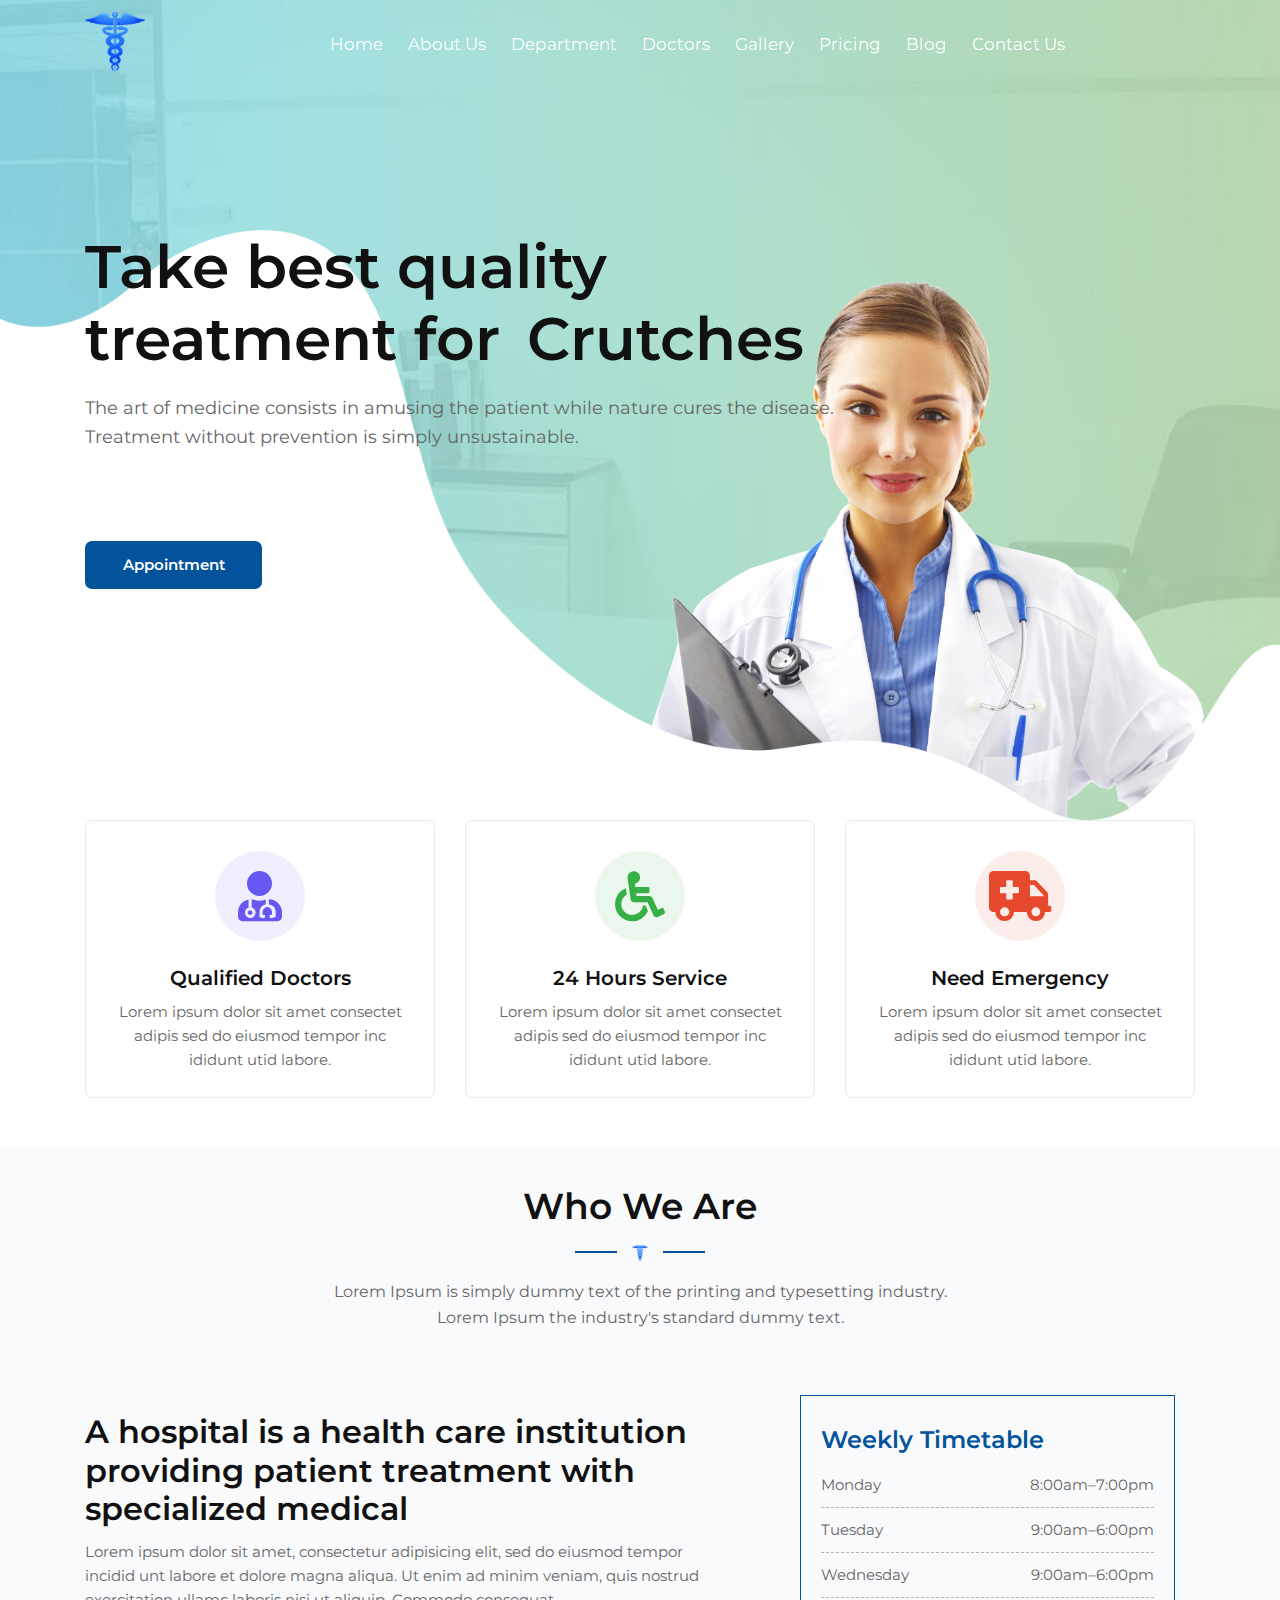
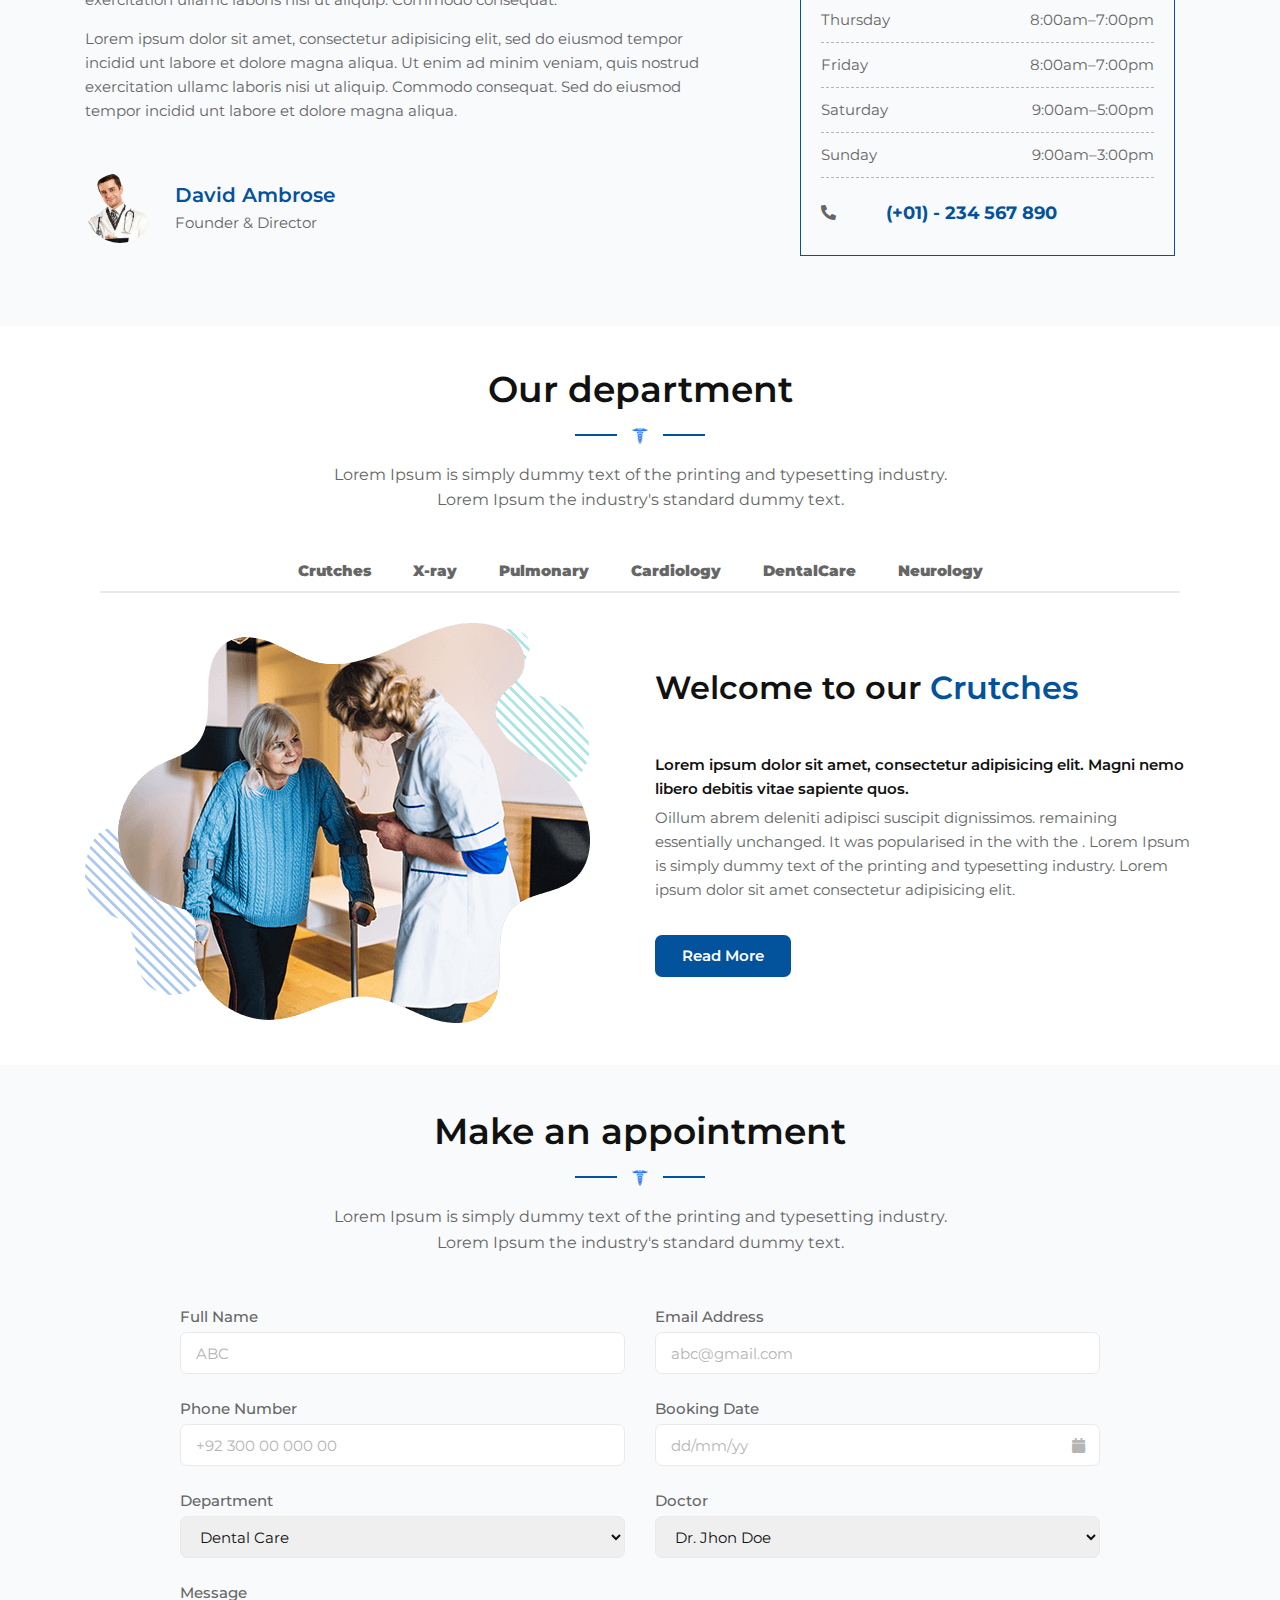
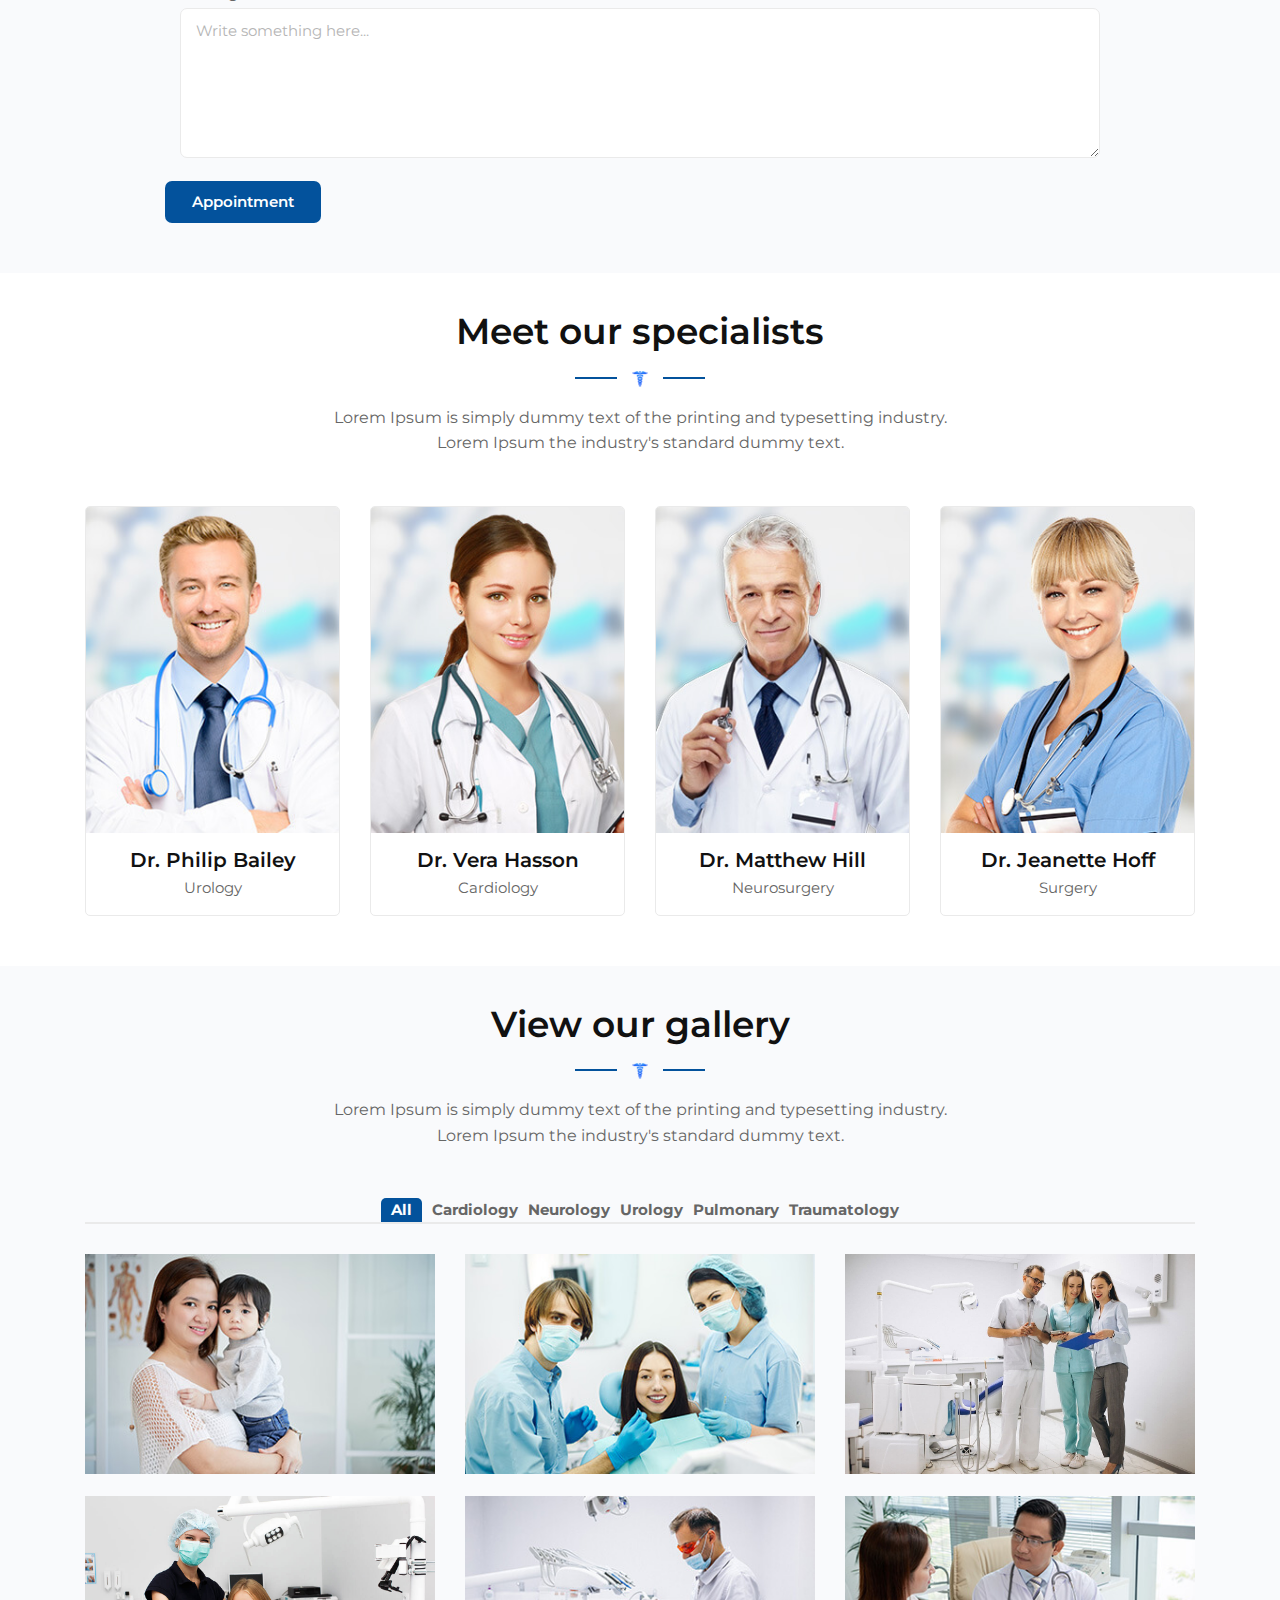
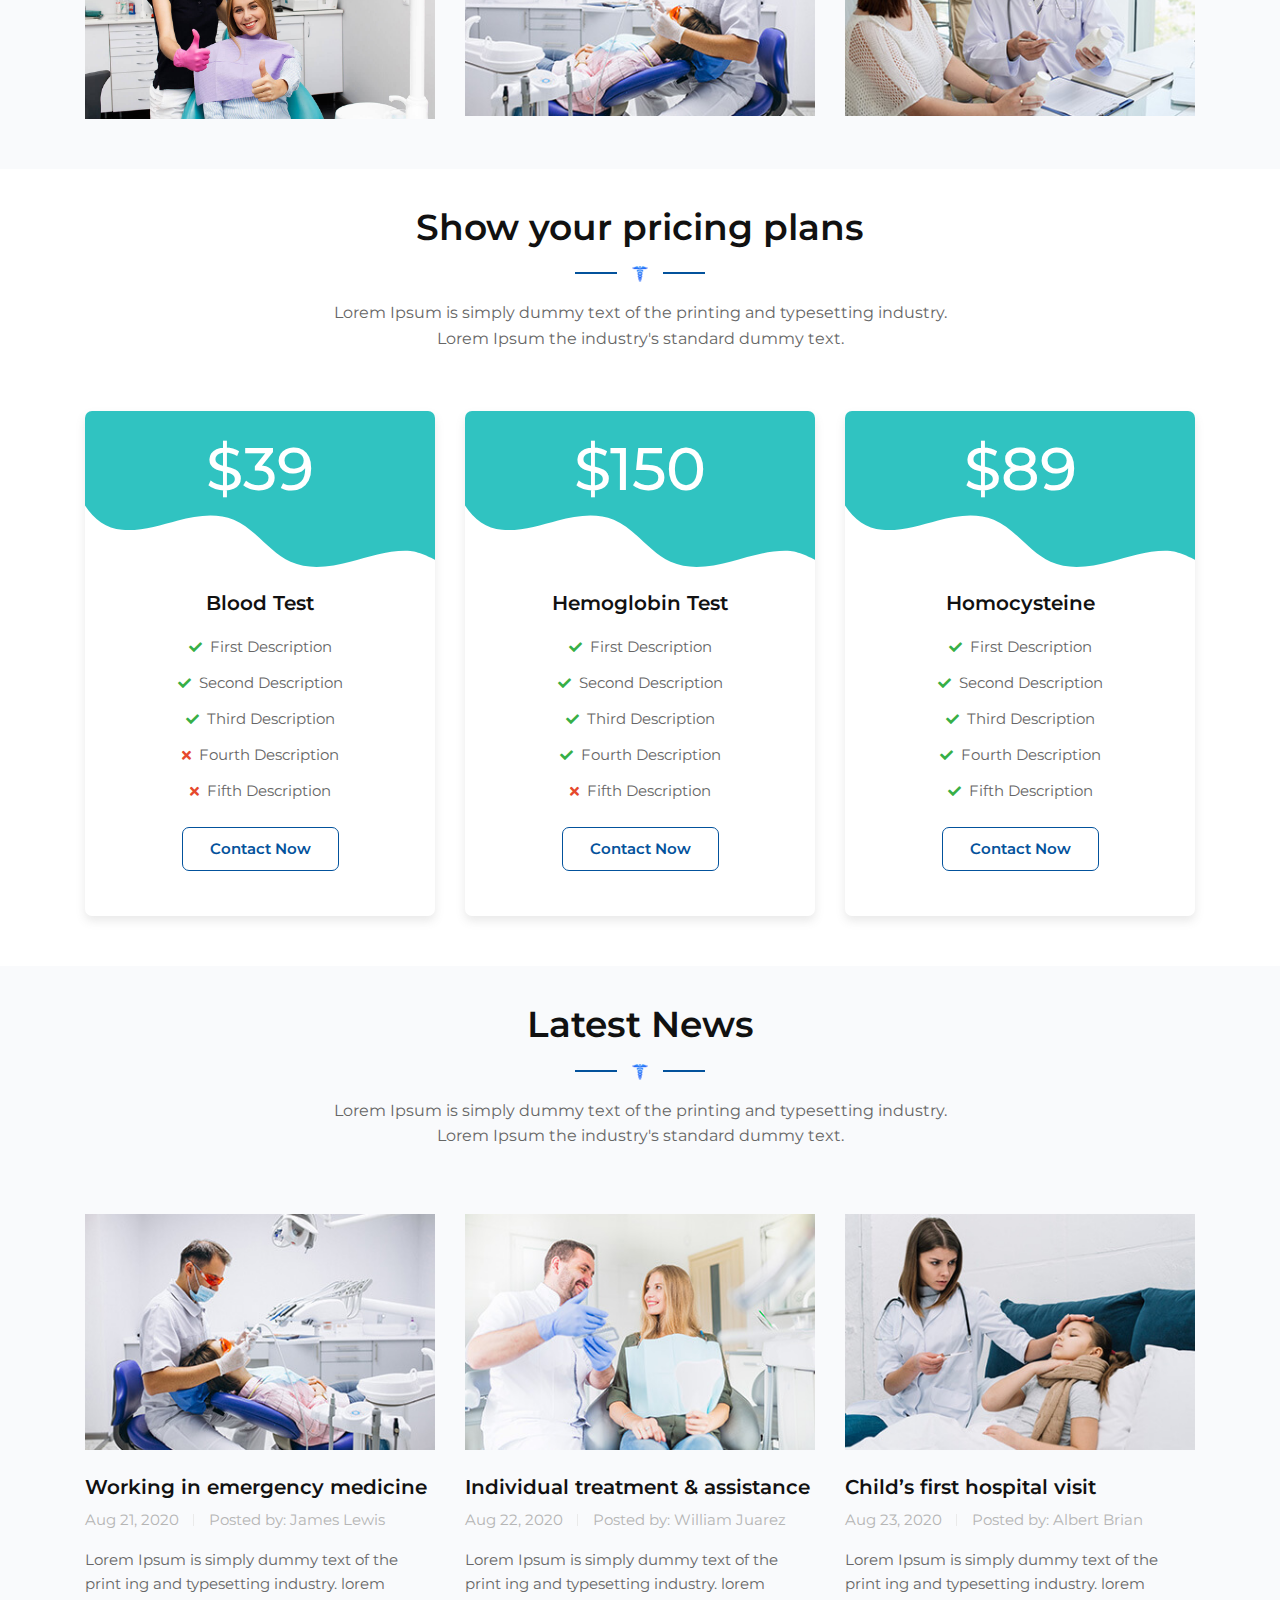
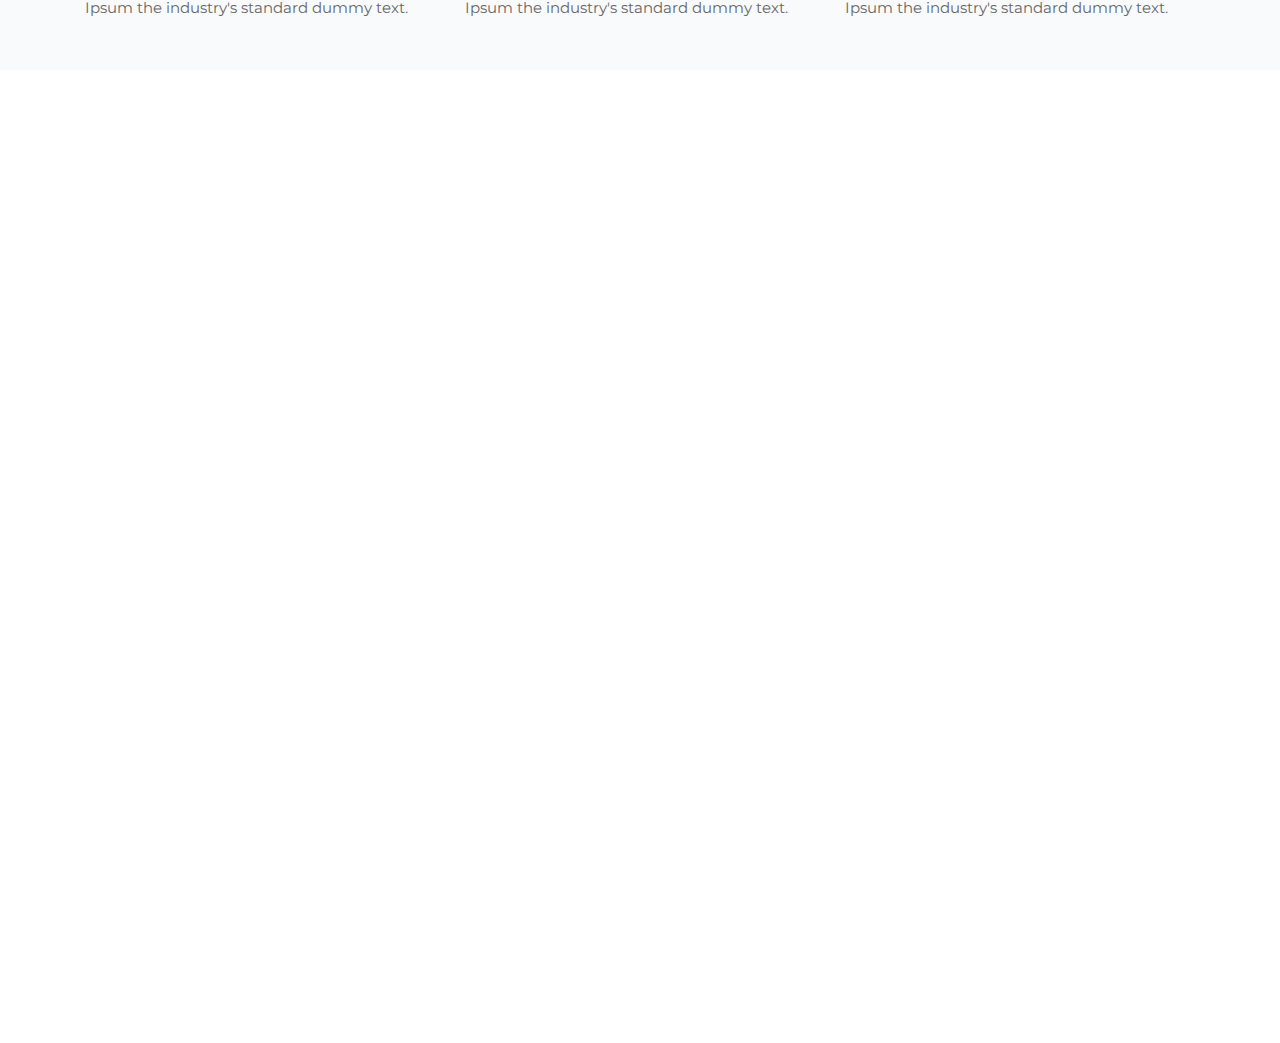
==== index.html @ e5274378 "new" ====
﻿<!DOCTYPE html>
<html lang="en">
<head>
    <meta charset="UTF-8">
    <meta name="description" content="NISCHINTO">
    <meta name="author" content="codeglamor">
    <meta name="viewport" content="width=device-width, initial-scale=1">
    <title>NISCHINTO</title>
    <link rel="icon" href="assets/images/logo.png">
    <link rel="stylesheet" href="assets/css/bootstrap.css">
    <link rel="stylesheet" href="assets/css/owl.carousel.min.css">
    <link rel="stylesheet" href="assets/css/owl.theme.default.min.css">   
    <link rel="stylesheet" href="assets/css/fonts.css">       
    <link rel="stylesheet" href="assets/css/nice-select.css">    
    <link rel="stylesheet" href="assets/css/venobox.css">    
    <link rel="stylesheet" href="assets/css/all.css">
    <link rel="stylesheet" href="assets/css/style.css">
</head>


<body>
  







  <div class="st-content" id="home">
  <div class="st-hero-wrap st-gray-bg st-dynamic-bg overflow-hidden st-fixed-bg">
    <header class="st-site-header st-style1 st-sticky-header">
      <nav class="navbar navbar-expand-lg" id="mynavbar">
          <div class="container">
           <a class="navbar-brand pb-2" href="index.html"><img src="assets/images/logo.png" alt="logo" style="width: 60px;"></a>
           <button class="navbar-toggler" type="button" data-toggle="collapse" data-target="#" aria-expanded="false" aria-label="Toggle navigation">
               <span class="fas fa-bars color-white"></span>
           </button>
           <div class="collapse navbar-collapse">
               <ul class="navbar-nav mx-auto">
                   <li class="nav-item">
                       <a class="nav-link" href="#home" data-toggle="" aria-haspopup="true" aria-expanded="false">Home</a>
                   </li>
                   <li class="nav-item ">
                       <a class="nav-link" href="#about" data-toggle="" aria-haspopup="true" aria-expanded="false">About Us</a>
                   </li>
                   <li class="nav-item ">
                       <a class="nav-link" href="#department" data-toggle="" aria-haspopup="true" aria-expanded="false">Department</a>
                   </li>
     
                   <li class="nav-item ">
                       <a class="nav-link" href="#doctors" data-toggle="" aria-haspopup="true" aria-expanded="false">Doctors</a>
                   </li>
                   <li class="nav-item">
                       <a class="nav-link" href="#gallery" data-toggle="" aria-haspopup="true" aria-expanded="false">Gallery</a>
                   </li>
                   <li class="nav-item">
                      <a class="nav-link" href="#price" data-toggle="" aria-haspopup="true" aria-expanded="false">Pricing</a>
                  </li>
                  <li class="nav-item">
                      <a class="nav-link" href="#blog" data-toggle="" aria-haspopup="true" aria-expanded="false">Blog</a>
                  </li>
                  <li class="nav-item">
                      <a class="nav-link" href="/contact.html" data-toggle="" aria-haspopup="true" aria-expanded="false">Contact Us</a>
                  </li>
               </ul>
           </div>
         </div>
       </nav>
    </header>
    <div class="st-hero st-style1">
      <div class="container">
        <div class="st-hero-text">
          <h1 class="st-hero-title cd-headline slide">
            Take best quality <br>
            treatment for
            <span class="" id="span-ani">
            </span>
          </h1>
          <div class="st-hero-subtitle">The art of medicine consists in amusing the patient while nature cures the
            disease. <br>
            Treatment without prevention is simply unsustainable.</div>
          <div class="st-hero-btn mtc ptc">
            <a href="#appointment" class="st-btn st-style1 st-color1 st-smooth-move">Appointment</a>
          </div>
        </div>
      </div>
      <!-- <div class="st-hero-social-group">
        <div class="container">
          <ul class="st-social-btn st-style1 st-mp0">
            <li><a href="#"><i class="fab fa-facebook-square"></i></a></li>
            <li><a href="#"><i class="fab fa-linkedin"></i></a></li>
            <li><a href="#"><i class="fab fa-pinterest-square"></i></a></li>
            <li><a href="#"><i class="fab fa-twitter-square"></i></a></li>
          </ul>
        </div>
      </div> -->
    </div>
    <div class="st-slider st-style1 st-hero-slider1">
      <div class="slick-container" data-autoplay="1" data-loop="1" data-speed="800" data-autoplay-timeout="1000"
        data-center="0" data-slides-per-view="1" data-fade-slide="1">
        <div class="slick-wrapper">
          <div class="slick-slide-in">
            <div class="st-hero-img">
              <img src="assets/images/slider1.jpg" style="width: 600px;" alt="Hero img">
            </div>
          </div>
        </div>
      </div>
      <div class="pagination st-style1 container"></div>
      <div class="swipe-arrow st-style1 st-hidden">
        <div class="slick-arrow-left"><i class="fa fa-angle-left"></i></div>
        <div class="slick-arrow-right"><i class="fa fa-angle-right"></i></div>
      </div>
    </div>
    <div class="st-hero-shape"><img src="assets/images/hero-shape.png" alt="hero shape"></div>
  </div>
  <section class="">
    <div class="container">
      <div class="row">
        <div class="col-lg-4">
          <div class="st-iconbox st-style1 mbc">
            <div class="st-iconbox-icon st-purple-box">
              <i class="fas fa-user-md"></i>
            </div>
            <h2 class="st-iconbox-title">Qualified Doctors</h2>
            <div class="st-iconbox-text">Lorem ipsum dolor sit amet consectet adipis sed do eiusmod tempor inc ididunt
              utid labore.</div>
          </div>
        </div>
        <div class="col-lg-4">
          <div class="st-iconbox st-style1 mbc">
            <div class="st-iconbox-icon st-green-box">
              <i class="fas fa-wheelchair"></i>
            </div>
            <h2 class="st-iconbox-title">24 Hours Service</h2>
            <div class="st-iconbox-text">Lorem ipsum dolor sit amet consectet adipis sed do eiusmod tempor inc ididunt
              utid labore.</div>
          </div>
        </div>
        <div class="col-lg-4">
          <div class="st-iconbox st-style1 mbc">
            <div class="st-iconbox-icon st-red-box">
              <i class="fas fa-ambulance"></i>
            </div>
            <h2 class="st-iconbox-title">Need Emergency</h2>
            <div class="st-iconbox-text">Lorem ipsum dolor sit amet consectet adipis sed do eiusmod tempor inc ididunt
              utid labore.</div>
          </div>
        </div>
      </div>
    </div>
  </section>

  <section class="st-about-wrap st-gray-bg mbc ptc" id="about">
    <div class="st-shape-bg">
      <img src="assets/images/hero-shape.png" alt="shape">
    </div>
    <div class="container">
      <div class="st-section-heading st-style1">
        <h2 class="st-section-heading-title">Who We Are</h2>
        <div class="st-seperator">
          <div class="st-seperator-left wow fadeInLeft" data-wow-duration="1s" data-wow-delay="0.2s"></div>
          <div class="st-seperator-center"><img src="assets/images/logo.png" alt="icon"></div>
          <div class="st-seperator-right wow fadeInRight" data-wow-duration="1s" data-wow-delay="0.2s"></div>
        </div>
        <div class="st-section-heading-subtitle">Lorem Ipsum is simply dummy text of the printing and typesetting
          industry. <br>Lorem Ipsum the industry's standard dummy text.</div>
      </div>
    </div>
    <div class="container">
      <div class="row">
        <div class="col-lg-7">
          <div class="st-vertical-middle">
            <div class="st-vertical-middle-in">
              <div class="st-text-block st-style1">
                <h4 class="st-text-block-title">A hospital is a health care institution providing patient treatment
                  with specialized medical</h4>
                <div class="st-text-block-text mt-3">
                  <p>Lorem ipsum dolor sit amet, consectetur adipisicing elit, sed do eiusmod tempor incidid unt
                    labore et dolore magna aliqua. Ut enim ad minim veniam, quis nostrud exercitation ullamc laboris
                    nisi ut aliquip. Commodo consequat.</p>
                  <p class="pbc">Lorem ipsum dolor sit amet, consectetur adipisicing elit, sed do eiusmod tempor incidid unt
                    labore et dolore magna aliqua. Ut enim ad minim veniam, quis nostrud exercitation ullamc laboris
                    nisi ut aliquip. Commodo consequat. Sed do eiusmod tempor incidid unt labore et dolore magna
                    aliqua.</p>
                </div>
                <div class="st-text-block-avatar">
                  <div class="st-avatar-img"><img src="assets/images/slider2.jpg" alt="avatar"></div>
                  <div class="st-avatar-info">
                    <h4 class="st-avatar-name">David Ambrose</h4>
                    <div class="st-avatar-designation">Founder & Director</div>
                  </div>
                </div>
              </div>
            </div>
          </div>
        </div>
        <div class="col-lg-5 wow fadeInRight mt-5 mbc" data-wow-duration="0.8s" data-wow-delay="0.2s">
          <div class="st-shedule-wrap">
            <div class="st-shedule">
              <h2 class="st-shedule-title">Weekly Timetable</h2>
              <ul class="st-shedule-list">
                <li>
                  <div class="st-shedule-left">Monday</div>
                  <div class="st-shedule-right">8:00am–7:00pm </div>
                </li>
                <li>
                  <div class="st-shedule-left">Tuesday</div>
                  <div class="st-shedule-right">9:00am–6:00pm </div>
                </li>
                <li>
                  <div class="st-shedule-left">Wednesday</div>
                  <div class="st-shedule-right">9:00am–6:00pm </div>
                </li>
                <li>
                  <div class="st-shedule-left">Thursday</div>
                  <div class="st-shedule-right">8:00am–7:00pm</div>
                </li>
                <li>
                  <div class="st-shedule-left">Friday</div>
                  <div class="st-shedule-right">8:00am–7:00pm</div>
                </li>
                <li>
                  <div class="st-shedule-left">Saturday</div>
                  <div class="st-shedule-right">9:00am–5:00pm</div>
                </li>
                <li>
                  <div class="st-shedule-left">Sunday</div>
                  <div class="st-shedule-right">9:00am–3:00pm</div>
                </li>
              </ul>
              <div class="st-call st-style1 mt-4">
                <i class="fas fa-phone-alt"></i>
                <div class="st-call-text">
                  <div class="st-call-number pl">&nbsp;&nbsp;&nbsp;&nbsp;&nbsp;&nbsp;&nbsp;&nbsp;&nbsp; (+01) - 234 567 890</div>
                </div>
              </div>
            </div>
          </div>
        </div>
      </div>
    </div>
  </section>

  <section id="department">
    <div class="">
      <div class="container">
        <div class="st-section-heading st-style1">
          <h2 class="st-section-heading-title">Our department</h2>
          <div class="st-seperator">
            <div class="st-seperator-left wow fadeInLeft" data-wow-duration="1s" data-wow-delay="0.2s"></div>
            <div class="st-seperator-center"><img src="assets/images/logo.png" alt="icon"></div>
            <div class="st-seperator-right wow fadeInRight" data-wow-duration="1s" data-wow-delay="0.2s"></div>
          </div>
          <div class="st-section-heading-subtitle mb-5">Lorem Ipsum is simply dummy text of the printing and typesetting
            industry. <br>Lorem Ipsum the industry's standard dummy text.</div>
        </div>
      </div>
      <div class="container">
        <div class="st-tabs st-fade-tabs st-style1">
          <div class="container">
            <div class="st-isotop-filter st-style1">
            <ul class="nav nav-tabs" role="tablist" id="tabs">
              <li class="nav-item" id="tab-A"><a href="#Crutches" class="nav-link" data-toggle="tab" role="tab"><b>Crutches</b></a></li>
              <li class="nav-item" id="tab-B"><a href="#xray" class="nav-link" data-toggle="tab" role="tab"><b>X-ray</b></a></li>
              <li class="nav-item" id="tab-C"><a href="#Pulmonary" class="nav-link" data-toggle="tab" role="tab"><b>Pulmonary</b></a></li>
              <li class="nav-item" id="tab-D"><a href="#Cardiology" class="nav-link" data-toggle="tab" role="tab"><b>Cardiology</b></a></li>
              <li class="nav-item" id="tab-E"><a href="#DentalCare" class="nav-link" data-toggle="tab" role="tab"><b>DentalCare</b></a></li>
              <li class="nav-item" id="tab-F"><a href="#Neurology" class="nav-link" data-toggle="tab" role="tab"><b>Neurology</b></a></li>
            </ul>
          </div>
          </div>          
          <div class="tab-content mbc">
            <div id="Crutches" class="st-tab active" aria-labelledby="tab-A">
              <div class="st-imagebox st-style2">
                <div class="row">
                  <div class="col-lg-6">
                    <div class="st-imagebox-img"><img src="assets/images/crutches.png" alt="service"></div>
                  </div>
                  <div class="col-lg-6">
                    <div class="st-vertical-middle">
                      <div class="st-vertical-middle-in">
                        <div class="st-imagebox-info">
                          <h2 class="st-imagebox-title mb-5">Welcome to our <span>Crutches</span></h2>
                          <h4 class="st-imagebox-subtitle">Lorem ipsum dolor sit amet, consectetur adipisicing elit.
                            Magni nemo libero debitis vitae sapiente quos. </h4>
                          <div class="st-imagebox-text">Oillum abrem deleniti adipisci suscipit dignissimos. remaining
                            essentially unchanged. It was popularised in the with the . Lorem Ipsum is simply dummy text
                            of the printing and typesetting industry. Lorem ipsum dolor sit amet consectetur adipisicing
                            elit.</div>
                        </div>
                        <div class="st-imagebox-btn">
                          <a href="#" class="st-btn st-style1 st-size-medium st-color1">Read More</a>
                        </div>
                      </div>
                    </div>
                  </div>
                </div>
              </div>
            </div>
            <div id="xray" class="st-tab" aria-labelledby="tab-B">
              <div class="st-imagebox st-style2">
                <div class="row">
                  <div class="col-lg-6">
                    <div class="st-imagebox-img"><img src="assets/images/xray.png" alt="service"></div>
                  </div>
                  <div class="col-lg-6">
                    <div class="st-vertical-middle">
                      <div class="st-vertical-middle-in">
                        <div class="st-imagebox-info">
                          <h2 class="st-imagebox-title">Welcome to our <span>X-ray</span></h2>
                          <h4 class="st-imagebox-subtitle">Lorem ipsum dolor sit amet, consectetur adipisicing elit.
                            Magni nemo libero debitis vitae sapiente quos. </h4>
                          <div class="st-imagebox-text">Oillum abrem deleniti adipisci suscipit dignissimos. remaining
                            essentially unchanged. It was popularised in the with the . Lorem Ipsum is simply dummy text
                            of the printing and typesetting industry. Lorem ipsum dolor sit amet consectetur adipisicing
                            elit.</div>
                        </div>
                        <div class="st-imagebox-btn">
                          <a href="#" class="st-btn st-style1 st-size-medium st-color1">Read More</a>
                        </div>
                      </div>
                    </div>
                  </div>
                </div>
              </div>
            </div>
            <div id="Pulmonary" class="st-tab" aria-labelledby="tab-C">
              <div class="st-imagebox st-style2">
                <div class="row">
                  <div class="col-lg-6">
                    <div class="st-imagebox-img"><img src="assets/images/pulmonary.png" alt="service"></div>
                  </div>
                  <div class="col-lg-6">
                    <div class="st-vertical-middle">
                      <div class="st-vertical-middle-in">
                        <div class="st-imagebox-info">
                          <h2 class="st-imagebox-title">Welcome to our <span>Pulmonary</span></h2>
                          <h4 class="st-imagebox-subtitle">Lorem ipsum dolor sit amet, consectetur adipisicing elit.
                            Magni nemo libero debitis vitae sapiente quos. </h4>
                          <div class="st-imagebox-text">Oillum abrem deleniti adipisci suscipit dignissimos. remaining
                            essentially unchanged. It was popularised in the with the . Lorem Ipsum is simply dummy text
                            of the printing and typesetting industry. Lorem ipsum dolor sit amet consectetur adipisicing
                            elit.</div>
                        </div>
                        <div class="st-imagebox-btn">
                          <a href="#" class="st-btn st-style1 st-size-medium st-color1">Read More</a>
                        </div>
                      </div>
                    </div>
                  </div>
                </div>
              </div>
            </div>
            <div id="Cardiology" class="st-tab" aria-labelledby="tab-D">
              <div class="st-imagebox st-style2">
                <div class="row">
                  <div class="col-lg-6">
                    <div class="st-imagebox-img"><img src="assets/images/cardiology.png" alt="service"></div>
                  </div>
                  <div class="col-lg-6">
                    <div class="st-vertical-middle">
                      <div class="st-vertical-middle-in">
                        <div class="st-imagebox-info">
                          <h2 class="st-imagebox-title">Welcome to our <span>Cardiology</span></h2>
                          <h4 class="st-imagebox-subtitle">Lorem ipsum dolor sit amet, consectetur adipisicing elit.
                            Magni nemo libero debitis vitae sapiente quos. </h4>
                          <div class="st-imagebox-text">Oillum abrem deleniti adipisci suscipit dignissimos. remaining
                            essentially unchanged. It was popularised in the with the . Lorem Ipsum is simply dummy text
                            of the printing and typesetting industry. Lorem ipsum dolor sit amet consectetur adipisicing
                            elit.</div>
                        </div>
                        <div class="st-imagebox-btn">
                          <a href="#" class="st-btn st-style1 st-size-medium st-color1">Read More</a>
                        </div>
                      </div>
                    </div>
                  </div>
                </div>
              </div>
            </div>
            <div id="DentalCare" class="st-tab" aria-labelledby="tab-E">
              <div class="st-imagebox st-style2">
                <div class="row">
                  <div class="col-lg-6">
                    <div class="st-imagebox-img"><img src="assets/images/dental-care.png" alt="service"></div>
                  </div>
                  <div class="col-lg-6">
                    <div class="st-vertical-middle">
                      <div class="st-vertical-middle-in">
                        <div class="st-imagebox-info">
                          <h2 class="st-imagebox-title">Welcome to our <span>DentalCare</span></h2>
                          <h4 class="st-imagebox-subtitle">Lorem ipsum dolor sit amet, consectetur adipisicing elit.
                            Magni nemo libero debitis vitae sapiente quos. </h4>
                          <div class="st-imagebox-text">Oillum abrem deleniti adipisci suscipit dignissimos. remaining
                            essentially unchanged. It was popularised in the with the . Lorem Ipsum is simply dummy text
                            of the printing and typesetting industry. Lorem ipsum dolor sit amet consectetur adipisicing
                            elit.</div>
                        </div>
                        <div class="st-imagebox-btn">
                          <a href="#" class="st-btn st-style1 st-size-medium st-color1">Read More</a>
                        </div>
                      </div>
                    </div>
                  </div>
                </div>
              </div>
            </div>
            <div id="Neurology" class="st-tab" aria-labelledby="tab-F">
              <div class="st-imagebox st-style2">
                <div class="row">
                  <div class="col-lg-6">
                    <div class="st-imagebox-img"><img src="assets/images/neurology.png" alt="service"></div>
                  </div>
                  <div class="col-lg-6">
                    <div class="st-vertical-middle">
                      <div class="st-vertical-middle-in">
                        <div class="st-imagebox-info">
                          <h2 class="st-imagebox-title">Welcome to our <span>Neurology</span></h2>
                          <h4 class="st-imagebox-subtitle">Lorem ipsum dolor sit amet, consectetur adipisicing elit.
                            Magni nemo libero debitis vitae sapiente quos. </h4>
                          <div class="st-imagebox-text">Oillum abrem deleniti adipisci suscipit dignissimos. remaining
                            essentially unchanged. It was popularised in the with the . Lorem Ipsum is simply dummy text
                            of the printing and typesetting industry. Lorem ipsum dolor sit amet consectetur adipisicing
                            elit.</div>
                        </div>
                        <div class="st-imagebox-btn">
                          <a href="#" class="st-btn st-style1 st-size-medium st-color1">Read More</a>
                        </div>
                      </div>
                    </div>
                  </div>
                </div>
              </div>
            </div>
          </div>
        </div>
      </div>
    </div>
    </section>

    <section id="appointment" class="st-shape-wrap st-gray-bg form-bg-img">
      <div class="container">
        <div class="st-section-heading st-style1">
          <h2 class="st-section-heading-title pt-5">Make an appointment</h2>
          <div class="st-seperator">
            <div class="st-seperator-left wow fadeInLeft" data-wow-duration="1s" data-wow-delay="0.2s"></div>
            <div class="st-seperator-center"><img src="assets/images/logo.png" alt="icon"></div>
            <div class="st-seperator-right wow fadeInRight" data-wow-duration="1s" data-wow-delay="0.2s"></div>
          </div>
          <div class="st-section-heading-subtitle">Lorem Ipsum is simply dummy text of the printing and typesetting
            industry. <br>Lorem Ipsum the industry's standard dummy text.</div>
        </div>
        <div class="pb"></div>
      </div>
      <div class="container">
        <div class="row">
          <div class="col-lg-10 offset-lg-1 mbc">
            <form method="POST"  class="st-appointment-form" id="appointment-form">
              <div id="st-alert1"></div>
              <div class="row">
                <div class="col-lg-6">
                  <div class="st-form-field st-style1">
                    <label>Full Name</label>
                    <input type="text" id="uname" name="uname" placeholder="ABC" required>
                  </div>
                </div>
                <div class="col-lg-6">
                  <div class="st-form-field st-style1">
                    <label>Email Address</label>
                    <input type="text" id="uemail" name="uemail" placeholder="abc@gmail.com" required>
                  </div>
                </div>
                <div class="col-lg-6">
                  <div class="st-form-field st-style1">
                    <label>Phone Number</label>
                    <input type="text" id="unumber" name="unumber" placeholder="+92 300 00 000 00" required>
                  </div>
                </div>
                <div class="col-lg-6">
                  <div class="st-form-field st-style1">
                    <label>Booking Date</label>
                    <input name="udate" type="text" id="udate" placeholder="dd/mm/yy">
                    <div class="form-field-icon"><i class="fa fa-calendar"></i></div>
                  </div>
                </div>
                <div class="col-lg-6">
                  <div class="st-form-field st-style1">
                    <label>Department</label>
                    <div class="st-custom-select-wrap">
                      <select name="udepartment" id="udepartment" class="st_select1"
                        data-placeholder="Select department">
                        <option value="dental-care">Dental Care</option>
                        <option value="neurology">Neurology</option>
                        <option value="crutches">Crutches</option>
                        <option value="cardiology">Cardiology</option>
                        <option value="pulmonary">Pulmonary</option>
                        <option value="x-ray">X-Ray</option>
                      </select>
                    </div>
                  </div>
                </div>
                <div class="col-lg-6">
                  <div class="st-form-field st-style1">
                    <label>Doctor</label>
                    <div class="st-custom-select-wrap">
                      <select name="udoctor" class="st_select1" id="udoctor" data-placeholder="Select doctor">
                        <option value="jhon-doe">Dr. Jhon Doe</option>
                        <option value="mak-rushi">Dr. Roshni</option>
                        <option value="mohoshin-kabir">Dr. Mohsin</option>
                        <option value="nayon-borua">Dr. Nayon Borua</option>
                        <option value="rasel-islam">Dr. Rasel Islam</option>
                        <option value="mahid-islam">Dr. Mahid Islam</option>
                      </select>
                    </div>
                  </div>
                </div>
                <div class="col-lg-12">
                  <div class="st-form-field st-style1">
                    <label>Message</label>
                    <textarea cols="30" rows="10" id="umsg" name="umsg"
                      placeholder="Write something here..."></textarea>
                  </div>
                </div>
                <div>
                      <button class="st-btn st-style1 st-color1 st-size-medium" href="/index.html">
                        Appointment
                      </button>
                    </div>
              </div>
            </form>
          </div>
        </div>
      </div>
    </section>

    <section class="ptc" id="doctors">
      <div class="container">
        <div class="st-section-heading st-style1">
          <h2 class="st-section-heading-title">Meet our specialists</h2>
          <div class="st-seperator">
            <div class="st-seperator-left wow fadeInLeft" data-wow-duration="1s" data-wow-delay="0.2s"></div>
            <div class="st-seperator-center"><img src="assets/images/logo.png" alt="icon"></div>
            <div class="st-seperator-right wow fadeInRight" data-wow-duration="1s" data-wow-delay="0.2s"></div>
          </div>
          <div class="st-section-heading-subtitle">Lorem Ipsum is simply dummy text of the printing and typesetting
            industry. <br>
            Lorem Ipsum the industry's standard dummy text.</div>
        </div>
        <div class="pb"></div>
      </div>
      <div class="container">
        <div class="row">
          <div class="col-lg-3">
            <div class="mbc">
              <div class="st-member st-style1 st-zoom">
                <div class="st-member-img">
                  <img src="assets/images/member1.jpg" alt="" class="st-zoom-in">
                  <a class="st-doctor-link" href="#"><i class="fas fa-link"></i></a>
                  <div class="st-member-social-wrap">
                    <img src="assets/images/member-shape.svg" alt="shape" class="st-member-social-bg">
                    <ul class="st-member-social st-mp0">
                      <li><a href="#"><i class="fab fa-facebook-square"></i></a></li>
                      <li><a href="#"><i class="fab fa-linkedin"></i></a></li>
                      <li><a href="#"><i class="fab fa-pinterest-square"></i></a></li>
                      <li><a href="#"><i class="fab fa-twitter-square"></i></a></li>
                      <li><a href="#"><i class="fab fa-dribbble-square"></i></a></li>
                    </ul>
                  </div>
                </div>
                <div class="st-member-meta">
                  <div class="st-member-meta-in">
                    <h3 class="st-member-name"><a href="#">Dr. Philip Bailey</a></h3>
                    <div class="st-member-designation">Urology</div>
                  </div>
                </div>
              </div>
            </div>
          </div>
              <div class="col-lg-3">
                <div class="st-member st-style1 st-zoom">
                  <div class="st-member-img">
                    <img src="assets/images/member2.jpg" alt="member2" class="st-zoom-in">
                    <a class="st-doctor-link" href="#"><i class="fas fa-link"></i></a>
                    <div class="st-member-social-wrap">
                      <img src="assets/images/member-shape.svg" alt="shape" class="st-member-social-bg">
                      <ul class="st-member-social st-mp0">
                        <li><a href="#"><i class="fab fa-facebook-square"></i></a></li>
                        <li><a href="#"><i class="fab fa-linkedin"></i></a></li>
                        <li><a href="#"><i class="fab fa-pinterest-square"></i></a></li>
                        <li><a href="#"><i class="fab fa-twitter-square"></i></a></li>
                        <li><a href="#"><i class="fab fa-dribbble-square"></i></a></li>
                      </ul>
                    </div>
                  </div>
                  <div class="st-member-meta">
                    <div class="st-member-meta-in">
                      <h3 class="st-member-name"><a href="#">Dr. Vera Hasson</a></h3>
                      <div class="st-member-designation">Cardiology</div>
                    </div>
                  </div>
                </div>
              </div>
              <div class="col-lg-3">
                <div class="st-member st-style1 st-zoom">
                  <div class="st-member-img">
                    <img src="assets/images/member3.jpg" alt="member3" class="st-zoom-in">
                    <a class="st-doctor-link" href="#"><i class="fas fa-link"></i></a>
                    <div class="st-member-social-wrap">
                      <img src="assets/images/member-shape.svg" alt="shape" class="st-member-social-bg">
                      <ul class="st-member-social st-mp0">
                        <li><a href="#"><i class="fab fa-facebook-square"></i></a></li>
                        <li><a href="#"><i class="fab fa-linkedin"></i></a></li>
                        <li><a href="#"><i class="fab fa-pinterest-square"></i></a></li>
                        <li><a href="#"><i class="fab fa-twitter-square"></i></a></li>
                        <li><a href="#"><i class="fab fa-dribbble-square"></i></a></li>
                      </ul>
                    </div>
                  </div>
                  <div class="st-member-meta">
                    <div class="st-member-meta-in">
                      <h3 class="st-member-name"><a href="#">Dr. Matthew Hill</a></h3>
                      <div class="st-member-designation">Neurosurgery</div>
                    </div>
                  </div>
                </div>
              </div>
              <div class="col-lg-3">
                <div class="st-member st-style1 st-zoom">
                  <div class="st-member-img">
                    <img src="assets/images/member4.jpg" alt="member4" class="st-zoom-in">
                    <a class="st-doctor-link" href="#"><i class="fas fa-link"></i></a>
                    <div class="st-member-social-wrap">
                      <img src="assets/images/member-shape.svg" alt="shape" class="st-member-social-bg">
                      <ul class="st-member-social st-mp0">
                        <li><a href="#"><i class="fab fa-facebook-square"></i></a></li>
                        <li><a href="#"><i class="fab fa-linkedin"></i></a></li>
                        <li><a href="#"><i class="fab fa-pinterest-square"></i></a></li>
                        <li><a href="#"><i class="fab fa-twitter-square"></i></a></li>
                        <li><a href="#"><i class="fab fa-dribbble-square"></i></a></li>
                      </ul>
                    </div>
                  </div>
                  <div class="st-member-meta">
                    <div class="st-member-meta-in">
                      <h3 class="st-member-name"><a href="#">Dr. Jeanette Hoff</a></h3>
                      <div class="st-member-designation">Surgery</div>
                    </div>
                  </div>
                </div>
              </div>          
        </div>
      </div>
   </section>

  <section class="st-gray-bg" id="gallery">
      <div class="pt"></div>
      <div class="container">
        <div class="st-section-heading st-style1">
          <h2 class="st-section-heading-title">View our gallery</h2>
          <div class="st-seperator">
            <div class="st-seperator-left wow fadeInLeft" data-wow-duration="1s" data-wow-delay="0.2s"></div>
            <div class="st-seperator-center"><img src="assets/images/logo.png" alt="icon"></div>
            <div class="st-seperator-right wow fadeInRight" data-wow-duration="1s" data-wow-delay="0.2s"></div>
          </div>
          <div class="st-section-heading-subtitle">Lorem Ipsum is simply dummy text of the printing and typesetting
            industry. <br>
            Lorem Ipsum the industry's standard dummy text.</div>
        </div>
        <div class="pb"></div>
      </div>
      <div class="container">
        <div class="st-portfolio-wrapper pbc">
          <div class="st-isotop-filter st-style1 text-center">
            <ul class="st-mp0">
              
              <li class="list active" data-filter="all"><b>All</b></li>
              <li class="list" data-filter="cardiology"><b>Cardiology</b></li>
              <li class="list" data-filter="neurology"><b>Neurology</b></li>
              <li class="list" data-filter="urology"><b>Urology</b></li>
              <li class="list" data-filter="pulmonary"><b>Pulmonary</b></li>
              <li class="list" data-filter="traumatology"><b>Traumatology</b></li>
            </ul>
          </div>
          <div class="row d-flex">
            <div class="col-lg-4 col-md-6 col-sm-12">
              <div class="st-isotop-item itembox cardiology neurology urology mb-4">
                <a href="assets/images/project1_lg.jpg" class="st-project st-zoom st-lightbox-item st-link-hover-wrap">
                  <div class="st-project-img st-zoom-in"><img src="assets/images/project1.jpg" alt="project1"></div>
                  <span class="st-link-hover"><i class="fas fa-arrows-alt"></i></span>
                </a>
              </div>
            </div>
            <div class="col-lg-4 col-md-6 col-sm-12">
              <div class="st-isotop-item itembox neurology urology">
              <a href="assets/images/project2_lg.jpg" class="st-project st-zoom st-lightbox-item st-link-hover-wrap">
                <div class="st-project-img st-zoom-in"><img src="assets/images/project2.jpg" alt="project2"></div>
                <span class="st-link-hover"><i class="fas fa-arrows-alt"></i></span>
              </a>
            </div>
            </div>
            <div class="col-lg-4 col-md-6 col-sm-12">
              <div class="st-isotop-item itembox urology">
              <a href="assets/images/project3_lg.jpg" class="st-project st-zoom st-lightbox-item st-link-hover-wrap">
                <div class="st-project-img st-zoom-in"><img src="assets/images/project3_lg.jpg" alt="project3"></div>
                <span class="st-link-hover"><i class="fas fa-arrows-alt"></i></span>
              </a>
            </div>
            </div>
            <!-- </div> -->
            <!-- <div class="row"> -->
            <div class="col-lg-4 col-md-6 col-sm-12">
              <div class="st-isotop-item itembox pulmonary traumatology">
              <a href="assets/images/project4_lg.jpg" class="st-project st-zoom st-lightbox-item st-link-hover-wrap">
                <div class="st-project-img st-zoom-in"><img src="assets/images/project4_lg.jpg" alt="project4"></div>
                <span class="st-link-hover"><i class="fas fa-arrows-alt"></i></span>
              </a>
            </div>
            </div>
            <div class="col-lg-4 col-md-6 col-sm-12">
              <div class="st-isotop-item itembox pulmonary traumatology">
              <a href="assets/images/project6_lg.jpg" class="st-project st-zoom st-lightbox-item st-link-hover-wrap">
                <div class="st-project-img st-zoom-in"><img src="assets/images/project6.jpg" alt="project6"></div>
                <span class="st-link-hover"><i class="fas fa-arrows-alt"></i></span>
              </a>
            </div>
            </div>
            <div class="col-lg-4 col-md-6 col-sm-12">
              <div class="st-isotop-item itembox traumatology">
              <a href="assets/images/project7_lg.jpg" class="st-project st-zoom st-lightbox-item st-link-hover-wrap">
                <div class="st-project-img st-zoom-in"><img src="assets/images/project7.jpg" alt="project7"></div>
                <span class="st-link-hover"><i class="fas fa-arrows-alt"></i></span>
              </a>
            </div>
            </div>
          </div>
        </div>
      </div>
    </section>

    <section id="price" class="mtc">
      <div class="container">
        <div class="st-section-heading st-style1">
          <h2 class="st-section-heading-title">Show your pricing plans</h2>
          <div class="st-seperator">
            <div class="st-seperator-left wow fadeInLeft" data-wow-duration="1s" data-wow-delay="0.2s"></div>
            <div class="st-seperator-center"><img src="assets/images/logo.png" alt="icon"></div>
            <div class="st-seperator-right wow fadeInRight" data-wow-duration="1s" data-wow-delay="0.2s"></div>
          </div>
          <div class="st-section-heading-subtitle mb-5">Lorem Ipsum is simply dummy text of the printing and typesetting
            industry. <br>Lorem Ipsum the industry's standard dummy text.</div>
        </div>
      </div>
      <div class="container">
        <div class="row">
              <div class="col-lg-4">
                <div class="st-pricing-table st-style1 mt-3 mbc">
                  <div class="st-pricing-head">
                    <h2 class="st-price">$39</h2>
                    <img src="assets/images/price-shape.svg" alt="shape" class="st-pricing-head-shape">
                  </div>
                  <div class="st-pricing-feature">
                    <h2 class="st-pricing-feature-title">Blood Test</h2>
                    <ul class="st-pricing-feature-list st-mp0">
                      <li><i class="fas fa-check"></i>First Description</li>
                      <li><i class="fas fa-check"></i>Second Description</li>
                      <li><i class="fas fa-check"></i>Third Description</li>
                      <li><i class="fas fa-times"></i>Fourth Description</li>
                      <li><i class="fas fa-times"></i>Fifth Description</li>
                    </ul>
                    <div class="st-pricing-btn">
                      <a href="/contact.html" class="st-btn st-style2 st-color1 st-size-medium">Contact Now</a>
                    </div>
                    <div class="mb-5"></div>
                  </div>
                </div>
              </div>
              <div class="col-lg-4">
                <div class="st-pricing-table st-style1 mt-3 mbc">
                  <div class="st-pricing-head">
                    <h2 class="st-price">$150</h2>
                    <img src="assets/images/price-shape.svg" alt="shape" class="st-pricing-head-shape">
                  </div>
                  <div class="st-pricing-feature">
                    <h2 class="st-pricing-feature-title">Hemoglobin Test</h2>
                    <ul class="st-pricing-feature-list st-mp0">
                      <li><i class="fas fa-check"></i>First Description</li>
                      <li><i class="fas fa-check"></i>Second Description</li>
                      <li><i class="fas fa-check"></i>Third Description</li>
                      <li><i class="fas fa-check"></i>Fourth Description</li>
                      <li><i class="fas fa-times"></i>Fifth Description</li>
                    </ul>
                    <div class="st-pricing-btn">
                      <a href="/contact.html" class="st-btn st-style2 st-color1 st-size-medium">Contact Now</a>
                    </div>
                    <div class="mb-5"></div>
                  </div>
                </div>
              </div>
              <div class="col-lg-4">
                <div class="st-pricing-table st-style1 mt-3 mbc">
                  <div class="st-pricing-head">
                    <h2 class="st-price">$89</h2>
                    <img src="assets/images/price-shape.svg" alt="shape" class="st-pricing-head-shape">
                  </div>
                  <div class="st-pricing-feature">
                    <h2 class="st-pricing-feature-title">Homocysteine</h2>
                    <ul class="st-pricing-feature-list st-mp0">
                      <li><i class="fas fa-check"></i>First Description</li>
                      <li><i class="fas fa-check"></i>Second Description</li>
                      <li><i class="fas fa-check"></i>Third Description</li>
                      <li><i class="fas fa-check"></i>Fourth Description</li>
                      <li><i class="fas fa-check"></i>Fifth Description</li>
                    </ul>
                    <div class="st-pricing-btn">
                      <a href="/contact.html" class="st-btn st-style2 st-color1 st-size-medium">Contact Now</a>
                    </div>
                    <div class="mb-5"></div>
                  </div>
                </div>
              </div>
            </div>
      </div>
    </section>

    <section class="st-gray-bg" id="blog">
      <div class="pt"></div>
      <div class="container">
        <div class="st-section-heading st-style1">
          <h2 class="st-section-heading-title">Latest News</h2>
          <div class="st-seperator">
            <div class="st-seperator-left wow fadeInLeft" data-wow-duration="1s" data-wow-delay="0.2s"></div>
            <div class="st-seperator-center"><img src="assets/images/logo.png" alt="icon"></div>
            <div class="st-seperator-right wow fadeInRight" data-wow-duration="1s" data-wow-delay="0.2s"></div>
          </div>
          <div class="st-section-heading-subtitle mb-3">Lorem Ipsum is simply dummy text of the printing and typesetting
            industry. <br>Lorem Ipsum the industry's standard dummy text.</div>
        </div>
        <div class="pb"></div>
      </div>
      <div class="container">
        <div class="row">
          <div class="col-lg-4">
            <div class="st-post st-style3 mbc">
              <a href="#" class="st-post-thumb st-link-hover-wrap st-zoom">
                <img class="st-zoom-in" src="assets/images/blog1.jpg" alt="blog1">
                <span class="st-link-hover"><i class="fas fa-link"></i></span>
              </a>
              <div class="st-post-info">
                <h2 class="st-post-title"><a href="#">Working in emergency medicine</a></h2>
                <div class="st-post-meta">
                  <span class="st-post-date">Aug 21, 2020</span>
                  <span>
                    Posted by:<a href="#" class="st-post-avatar">
                      <span class="st-post-avatar-text"> James Lewis</span>
                    </a>
                  </span>
                </div>
                <div class="st-post-text">Lorem Ipsum is simply dummy text of the print ing and typesetting industry.
                  lorem Ipsum the industry's standard dummy text.</div>
              </div>
              <div class="st-post-footer">
                <a href="#" class=""></a>
              </div>
            </div>
            <div class="st-height-b0 st-height-lg-b30"></div>
          </div>
          <div class="col-lg-4">
            <div class="st-post st-style3">
              <a href="#" class="st-post-thumb st-link-hover-wrap st-zoom">
                <img class="st-zoom-in" src="assets/images/blog2.jpg" alt="blog1">
                <span class="st-link-hover"><i class="fas fa-link"></i></span>
              </a>
              <div class="st-post-info">
                <h2 class="st-post-title"><a href="#">Individual treatment & assistance</a></h2>
                <div class="st-post-meta">
                  <span class="st-post-date">Aug 22, 2020</span>
                  <span>
                    Posted by: <a href="#" class="st-post-avatar">
                      <span class="st-post-avatar-text"> William Juarez</span>
                    </a>
                  </span>
                </div>
                <div class="st-post-text">Lorem Ipsum is simply dummy text of the print ing and typesetting industry.
                  lorem Ipsum the industry's standard dummy text.</div>
              </div>
              <div class="st-post-footer">
                <a href="#" class=""></a>
              </div>
            </div>
            <div class="st-height-b0 st-height-lg-b30"></div>
          </div>
          <div class="col-lg-4">
            <div class="st-post st-style3">
              <a href="#" class="st-post-thumb st-link-hover-wrap st-zoom">
                <img class="st-zoom-in" src="assets/images/blog3.jpg" alt="blog1">
                <span class="st-link-hover"><i class="fas fa-link"></i></span>
              </a>
              <div class="st-post-info">
                <h2 class="st-post-title"><a href="#">Child’s first hospital visit</a></h2>
                <div class="st-post-meta">
                  <span class="st-post-date">Aug 23, 2020</span>
                  <span>
                    Posted by:<a href="#" class="st-post-avatar">
                      <span class="st-post-avatar-text"> Albert Brian</span>
                    </a>
                  </span>
                </div>
                <div class="st-post-text">Lorem Ipsum is simply dummy text of the print ing and typesetting industry.
                  lorem Ipsum the industry's standard dummy text.</div>
              </div>
              <div class="st-post-footer">
              </div>
            </div>
          </div>
        </div>
      </div>
    </section>
    
    <div class="st-google-map">
      <iframe
        src="https://www.google.com/maps/embed?pb=!1m18!1m12!1m3!1d96652.27317354927!2d-74.33557928194516!3d40.79756494697628!2m3!1f0!2f0!3f0!3m2!1i1024!2i768!4f13.1!3m3!1m2!1s0x89c3a82f1352d0dd%3A0x81d4f72c4435aab5!2sTroy+Meadows+Wetlands!5e0!3m2!1sen!2sbd!4v1563075599994!5m2!1sen!2sbd"
        allowfullscreen></iframe>
    </div>
  </div>
<div class="try"></div>
  <footer class="st-site-footer st-sticky-footer st-dynamic-bg footer-bg-img">
    <div class="st-main-footer">
      <div class="container">
        <div class="row">
          <div class="col-lg-3">
            <div class="st-footer-widget">
              <div class="st-text-field">
                <img src="assets/images/footer-logo.png" alt="Nischinto" class="st-footer-logo">
                <div class="st-height-b25 st-height-lg-b25"></div>
                <div class="st-footer-text">Lorem ipsum dolor sit consectet adipisicing sed do eiusmod temp incididunt
                  ut labore. Lorem Ipsum is simply dummy.</div>
                <div class="st-height-b25 st-height-lg-b25"></div>
                <ul class="st-social-btn st-style1 st-mp0">
                  <li><a href="#"><i class="fab fa-facebook-square"></i></a></li>
                  <li><a href="#"><i class="fab fa-linkedin"></i></a></li>
                  <li><a href="#"><i class="fab fa-pinterest-square"></i></a></li>
                  <li><a href="#"><i class="fab fa-twitter-square"></i></a></li>
                </ul>
              </div>
            </div>
          </div>
          <div class="col-lg-3">
            <div class="st-footer-widget">
              <h2 class="st-footer-widget-title">Useful Links</h2>
              <ul class="st-footer-widget-nav st-mp0">
                <li><a href="#"><i class="fas fa-chevron-right"></i>FAQs</a></li>
                <li><a href="#"><i class="fas fa-chevron-right"></i>Blog</a></li>
                <li><a href="#"><i class="fas fa-chevron-right"></i>Weekly timetable</a></li>
                <li><a href="#"><i class="fas fa-chevron-right"></i>Terms & Conditions</a></li>
              </ul>
            </div>
          </div>
          <div class="col-lg-3">
            <div class="st-footer-widget">
              <h2 class="st-footer-widget-title">Departments</h2>
              <ul class="st-footer-widget-nav st-mp0">
                <li><a href="#"><i class="fas fa-chevron-right"></i>Rehabilitation</a></li>
                <li><a href="#"><i class="fas fa-chevron-right"></i>Laboratory Analysis</a></li>
                <li><a href="#"><i class="fas fa-chevron-right"></i>Face Lift Surgery</a></li>
                <li><a href="#"><i class="fas fa-chevron-right"></i>Liposuction</a></li>
              </ul>
            </div>
          </div>
          <div class="col-lg-3">
            <div class="st-footer-widget">
              <h2 class="st-footer-widget-title">Contacts</h2>
              <ul class="st-footer-contact-list st-mp0">
                <li><span class="st-footer-contact-title">Address:</span> 1223 Fulton Street San Diego CA 941-23 USA
                </li>
                <a href="mailto:abc@gmail.com"><span class="st-footer-contact-title"><b>Email:&nbsp;&nbsp;&nbsp;&nbsp;&nbsp;&nbsp;</b></span> abc@gmail.com</a>
                <a href="tel:+92 300 11 23 444"><span><b>Phone:</b>&nbsp;&nbsp;&nbsp;&nbsp;&nbsp;&nbsp;&nbsp;</span>+92 300 11 23 444</a>
                <a href="tel:053 1111111"><span class="plm"></span>053 11 11 111</a>
              </ul>
            </div>
          </div>
        </div>
      </div>
    </div>
    <div class="st-copyright-wrap">
      <div class="container">
        <div class="st-copyright-in">
          <div class="st-left-copyright">
            <div class="st-copyright-text">Copyright 2021. Design by EssentialSoft</div>
          </div>

          <div class="st-right-copyright">
            <div><a href="#home" class="fas fa-angle-up" style="color: #2144dd;"></a></div>
          </div>
        </div>
      </div>
    </div>
  </footer>



  <script src="assets/js/jquery.js"></script>
  <script src="assets/js/bootstrap.js"></script>
  <script src="assets/js/owl.carousel.js"></script>
  <script src="assets/js/jquery.nice-select.min.js"></script>
  <script src="assets/js/venobox.min.js"></script>
  <script src="assets/js/custom.js"></script>
</body>
</html>
---- assets/css/fonts.css ----
/* devanagari */
@font-face {
  font-family: 'Poppins';
  font-style: normal;
  font-weight: 400;
  font-display: swap;
  src: url(https://fonts.gstatic.com/s/poppins/v15/pxiEyp8kv8JHgFVrJJbecmNE.woff2) format('woff2');
  unicode-range: U+0900-097F, U+1CD0-1CF6, U+1CF8-1CF9, U+200C-200D, U+20A8, U+20B9, U+25CC, U+A830-A839, U+A8E0-A8FB;
}
/* latin-ext */
@font-face {
  font-family: 'Poppins';
  font-style: normal;
  font-weight: 400;
  font-display: swap;
  src: url(https://fonts.gstatic.com/s/poppins/v15/pxiEyp8kv8JHgFVrJJnecmNE.woff2) format('woff2');
  unicode-range: U+0100-024F, U+0259, U+1E00-1EFF, U+2020, U+20A0-20AB, U+20AD-20CF, U+2113, U+2C60-2C7F, U+A720-A7FF;
}
/* latin */
@font-face {
  font-family: 'Poppins';
  font-style: normal;
  font-weight: 400;
  font-display: swap;
  src: url(https://fonts.gstatic.com/s/poppins/v15/pxiEyp8kv8JHgFVrJJfecg.woff2) format('woff2');
  unicode-range: U+0000-00FF, U+0131, U+0152-0153, U+02BB-02BC, U+02C6, U+02DA, U+02DC, U+2000-206F, U+2074, U+20AC, U+2122, U+2191, U+2193, U+2212, U+2215, U+FEFF, U+FFFD;
}
/* devanagari */
@font-face {
  font-family: 'Poppins';
  font-style: normal;
  font-weight: 800;
  font-display: swap;
  src: url(https://fonts.gstatic.com/s/poppins/v15/pxiByp8kv8JHgFVrLDD4Z11lFc-K.woff2) format('woff2');
  unicode-range: U+0900-097F, U+1CD0-1CF6, U+1CF8-1CF9, U+200C-200D, U+20A8, U+20B9, U+25CC, U+A830-A839, U+A8E0-A8FB;
}
/* latin-ext */
@font-face {
  font-family: 'Poppins';
  font-style: normal;
  font-weight: 800;
  font-display: swap;
  src: url(https://fonts.gstatic.com/s/poppins/v15/pxiByp8kv8JHgFVrLDD4Z1JlFc-K.woff2) format('woff2');
  unicode-range: U+0100-024F, U+0259, U+1E00-1EFF, U+2020, U+20A0-20AB, U+20AD-20CF, U+2113, U+2C60-2C7F, U+A720-A7FF;
}
/* latin */
@font-face {
  font-family: 'Poppins';
  font-style: normal;
  font-weight: 800;
  font-display: swap;
  src: url(https://fonts.gstatic.com/s/poppins/v15/pxiByp8kv8JHgFVrLDD4Z1xlFQ.woff2) format('woff2');
  unicode-range: U+0000-00FF, U+0131, U+0152-0153, U+02BB-02BC, U+02C6, U+02DA, U+02DC, U+2000-206F, U+2074, U+20AC, U+2122, U+2191, U+2193, U+2212, U+2215, U+FEFF, U+FFFD;
}
---- assets/css/nice-select.css ----
.nice-select {
  -webkit-tap-highlight-color: transparent;
  background-color: transparent;
  border-radius: 5px;
  border: none;
  box-sizing: border-box;
  clear: both;
  color: #fff;
  cursor: pointer;
  display: block;
  float: right;
  font-family: inherit;
  font-size: 14px;
  font-weight: normal;
  line-height: 36px;
  outline: none;
  padding-left: 8px;
  padding-right: 50px;
  position: relative;
  text-align: right !important;
  -webkit-transition: all 0.2s ease-in-out;
  transition: all 0.2s ease-in-out;
  -webkit-user-select: none;
     -moz-user-select: none;
      -ms-user-select: none;
          user-select: none;
  white-space: nowrap;
  width: auto; }
  .nice-select:hover {
    border-color: #dbdbdb; }
  .nice-select:active, .nice-select.open, .nice-select:focus {
    border-color: #999; }
  .nice-select:after {
    border-bottom: 2px solid #999;
    border-right: 2px solid #999;
    content: '';
    display: block;
    height: 5px;
    margin-top: -4px;
    pointer-events: none;
    position: absolute;
    right: 12px;
    top: 50%;
    -webkit-transform-origin: 66% 66%;
        -ms-transform-origin: 66% 66%;
            transform-origin: 66% 66%;
    -webkit-transform: rotate(45deg);
        -ms-transform: rotate(45deg);
            transform: rotate(45deg);
    -webkit-transition: all 0.15s ease-in-out;
    transition: all 0.15s ease-in-out;
    width: 5px; }
  .nice-select.open:after {
    -webkit-transform: rotate(-135deg);
        -ms-transform: rotate(-135deg);
            transform: rotate(-135deg); }
  .nice-select.open .list {
    opacity: 1;
    pointer-events: auto;
    -webkit-transform: scale(1) translateY(0);
        -ms-transform: scale(1) translateY(0);
            transform: scale(1) translateY(0); }
  .nice-select.disabled {
    border-color: #ededed;
    color: #999;
    pointer-events: none; }
    .nice-select.disabled:after {
      border-color: #cccccc; }
  .nice-select.wide {
    width: 100%; }
    .nice-select.wide .list {
      left: 0 !important;
      right: 0 !important; }
  .nice-select.right {
    float: right; }
    .nice-select.right .list {
      left: auto;
      right: 0; }
  .nice-select.small {
    font-size: 12px;
    height: 36px;
    line-height: 34px; }
    .nice-select.small:after {
      height: 4px;
      width: 4px; }
    .nice-select.small .option {
      line-height: 34px;
      min-height: 34px; }
  .nice-select .list {
    background-color: #fff;
    border-radius: 5px;
    box-shadow: 0 0 0 1px rgba(68, 68, 68, 0.11);
    box-sizing: border-box;
    margin-top: 4px;
    opacity: 0;
    overflow: hidden;
    padding: 0;
    pointer-events: none;
    position: absolute;
    top: 100%;
    left: 0;
    -webkit-transform-origin: 50% 0;
        -ms-transform-origin: 50% 0;
            transform-origin: 50% 0;
    -webkit-transform: scale(0.75) translateY(-21px);
        -ms-transform: scale(0.75) translateY(-21px);
            transform: scale(0.75) translateY(-21px);
    -webkit-transition: all 0.2s cubic-bezier(0.5, 0, 0, 1.25), opacity 0.15s ease-out;
    transition: all 0.2s cubic-bezier(0.5, 0, 0, 1.25), opacity 0.15s ease-out;
    z-index: 9; }
    .nice-select .list:hover .option:not(:hover) {
      background-color: transparent !important; }
  .nice-select .option {
    color: #000;
    cursor: pointer;
    font-weight: 400;
    line-height: 40px;
    list-style: none;
    min-height: 40px;
    outline: none;
    padding-left: 18px;
    padding-right: 29px;
    text-align: left;
    -webkit-transition: all 0.2s;
    transition: all 0.2s; }
    .nice-select .option:hover, .nice-select .option.focus, .nice-select .option.selected.focus {
      background-color: #f6f6f6; }
    .nice-select .option.selected {
      font-weight: bold; }
    .nice-select .option.disabled {
      background-color: transparent;
      color: #999;
      cursor: default; }

.no-csspointerevents .nice-select .list {
  display: none; }

.no-csspointerevents .nice-select.open .list {
  display: block; }
---- assets/css/venobox.css ----
/* ------ venobox.css --------*/
.vbox-overlay *, .vbox-overlay *:before, .vbox-overlay *:after{
    -webkit-backface-visibility: hidden;
    -webkit-box-sizing:border-box;
    -moz-box-sizing:border-box;
    box-sizing:border-box;
}
.vbox-overlay * { 
    -webkit-backface-visibility: visible;
    backface-visibility: visible;
}
.vbox-overlay{
    display: -webkit-flex;
    display: flex;
    -webkit-flex-direction: column;
    flex-direction: column;
    -webkit-justify-content: center;
    justify-content: center;
    -webkit-align-items: center;
    align-items: center;
    position: fixed;
    left: 0;
    top: 0;
    bottom: 0;
    right: 0;
    z-index: 999999;
}

/* ----- navigation ----- */
.vbox-title{
    width: 100%;
    height: 40px;
    float: left;
    text-align: center;
    line-height: 28px;
    font-size: 12px;
    padding: 6px 50px;
    overflow: hidden;
    position: fixed;
    display: none;
    left: 0;
    z-index: 89;
}
.vbox-close{
    cursor: pointer;
    position: fixed;
    top: -1px;
    right: 0;
    width: 50px;
    height: 40px;
    padding: 6px;
    display: block;
    background-position:10px center;
    overflow: hidden;
    font-size: 24px;
    line-height: 1;
    text-align: center;
    z-index: 99;
}
.vbox-left{
    cursor: pointer;
    position: fixed;
    left: 0;
    height: 40px;
    overflow: hidden;
    line-height: 28px;
    font-size: 12px;
    z-index: 99;
    display: flex;
    align-items:center;
}
.vbox-num{
    display: inline-block;
    margin: 6px 0 6px 15px;
}
/* ----- Social share ----- */
.vbox-share{
    line-height: 28px;
    font-size: 12px;
    overflow: hidden;
    position: fixed;
    left: 0;
    z-index: 98;
    display: flex;
    align-items:center;
    justify-content: center;
    width: 100%;
    text-align: center;
}
.vbox-share svg{
    max-height: 28px;
    width: 28px;
    z-index: 10;
    margin-left: 12px;
    margin-top: 6px;
    margin-bottom: 6px;
    vertical-align: middle;
}


/* ----- navigation ARROWS ----- */
.vbox-next, .vbox-prev{
    position: fixed;
    top: 50%;
    margin-top: -15px;
    overflow: hidden;
    cursor: pointer;
    display: block;
    width: 45px;
    height: 45px;
    z-index: 99;
}
.vbox-next span, .vbox-prev span{
    position: relative;
    width: 20px;
    height: 20px;
    border: 2px solid transparent;
    border-top-color: #B6B6B6;
    border-right-color: #B6B6B6;
    text-indent: -100px;
    position: absolute;
    top: 8px;
    display: block;
}
.vbox-prev{
    left: 15px;
}
.vbox-next{
    right: 15px;
}
.vbox-prev span{
    left: 10px;
    -ms-transform: rotate(-135deg);
    -webkit-transform: rotate(-135deg);
    transform: rotate(-135deg);
}
.vbox-next span{
    -ms-transform: rotate(45deg);
    -webkit-transform: rotate(45deg);
    transform: rotate(45deg);
    right: 10px;
}
/* ------- inline window ------ */
.vbox-inline{
    width: 420px;
    height: 315px;
    height: 70vh;
    padding: 10px;
    background: #fff;
    margin: 0 auto;
    overflow: auto;
    text-align: left;
}
/* ------- Video & iFrames window ------ */
.venoframe{
    max-width: 100%;
    width: 100%;
    border: none;
    width: 100%;
    height: 260px;
    height: 70vh;
}
.venoframe.vbvid{
    height: 260px;
}
@media (min-width: 768px) {
    .venoframe, .vbox-inline{
        width: 90%;
        height: 360px;
        height: 70vh;
    }
    .venoframe.vbvid{
        width: 640px;
        height: 360px;
    }
}
@media (min-width: 992px) {
    .venoframe, .vbox-inline{
        max-width: 1200px;
        width: 80%;
        height: 540px;
        height: 70vh;
    }
    .venoframe.vbvid{
        width: 960px;
        height: 540px;
    }
}
/* 
Please do NOT edit this part! 
or at least read this note: http://i.imgur.com/7C0ws9e.gif
*/
.vbox-open{
    overflow: hidden;
}
.vbox-container{
    position: absolute;
    left: 0;
    right: 0;
    top: 0;
    bottom: 0;
    overflow-x: hidden;
    overflow-y: scroll;
    overflow-scrolling: touch;
    -webkit-overflow-scrolling: touch;
    z-index: 20;
    max-height: 100%;

}

.vbox-content{
    text-align: center;
    float: left;
    width: 100%;
    position: relative;
    overflow: hidden;
    padding: 20px 4%;
}
.vbox-container img{
    max-width: 100%;
    height: auto;
}
.vbox-figlio{
    box-shadow: 0 0 12px rgba(0,0,0,0.19), 0 6px 6px rgba(0,0,0,0.23);
    max-width: 100%;
    text-align: initial;
}
img.vbox-figlio{
    -webkit-user-select: none;
-khtml-user-select: none;
-moz-user-select: none;
-o-user-select: none;
user-select: none;
}
.vbox-content.swipe-left{
    margin-left: -200px !important;
}
.vbox-content.swipe-right{
    margin-left: 200px !important;
}
.vbox-animated{
    webkit-transition: margin 300ms ease-out;
    transition: margin 300ms ease-out;
}

/* ---------- preloader ----------
 * SPINKIT 
 * http://tobiasahlin.com/spinkit/
-------------------------------- */
.sk-double-bounce,.sk-rotating-plane{width:40px;height:40px;margin:40px auto}.sk-rotating-plane{background-color:#333;-webkit-animation:sk-rotatePlane 1.2s infinite ease-in-out;animation:sk-rotatePlane 1.2s infinite ease-in-out}@-webkit-keyframes sk-rotatePlane{0%{-webkit-transform:perspective(120px) rotateX(0) rotateY(0);transform:perspective(120px) rotateX(0) rotateY(0)}50%{-webkit-transform:perspective(120px) rotateX(-180.1deg) rotateY(0);transform:perspective(120px) rotateX(-180.1deg) rotateY(0)}100%{-webkit-transform:perspective(120px) rotateX(-180deg) rotateY(-179.9deg);transform:perspective(120px) rotateX(-180deg) rotateY(-179.9deg)}}@keyframes sk-rotatePlane{0%{-webkit-transform:perspective(120px) rotateX(0) rotateY(0);transform:perspective(120px) rotateX(0) rotateY(0)}50%{-webkit-transform:perspective(120px) rotateX(-180.1deg) rotateY(0);transform:perspective(120px) rotateX(-180.1deg) rotateY(0)}100%{-webkit-transform:perspective(120px) rotateX(-180deg) rotateY(-179.9deg);transform:perspective(120px) rotateX(-180deg) rotateY(-179.9deg)}}.sk-double-bounce{position:relative}.sk-double-bounce .sk-child{width:100%;height:100%;border-radius:50%;background-color:#333;opacity:.6;position:absolute;top:0;left:0;-webkit-animation:sk-doubleBounce 2s infinite ease-in-out;animation:sk-doubleBounce 2s infinite ease-in-out}.sk-chasing-dots .sk-child,.sk-spinner-pulse,.sk-three-bounce .sk-child{background-color:#333;border-radius:100%}.sk-double-bounce .sk-double-bounce2{-webkit-animation-delay:-1s;animation-delay:-1s}@-webkit-keyframes sk-doubleBounce{0%,100%{-webkit-transform:scale(0);transform:scale(0)}50%{-webkit-transform:scale(1);transform:scale(1)}}@keyframes sk-doubleBounce{0%,100%{-webkit-transform:scale(0);transform:scale(0)}50%{-webkit-transform:scale(1);transform:scale(1)}}.sk-wave{margin:40px auto;width:50px;height:40px;text-align:center;font-size:10px}.sk-wave .sk-rect{background-color:#333;height:100%;width:6px;display:inline-block;-webkit-animation:sk-waveStretchDelay 1.2s infinite ease-in-out;animation:sk-waveStretchDelay 1.2s infinite ease-in-out}.sk-wave .sk-rect1{-webkit-animation-delay:-1.2s;animation-delay:-1.2s}.sk-wave .sk-rect2{-webkit-animation-delay:-1.1s;animation-delay:-1.1s}.sk-wave .sk-rect3{-webkit-animation-delay:-1s;animation-delay:-1s}.sk-wave .sk-rect4{-webkit-animation-delay:-.9s;animation-delay:-.9s}.sk-wave .sk-rect5{-webkit-animation-delay:-.8s;animation-delay:-.8s}@-webkit-keyframes sk-waveStretchDelay{0%,100%,40%{-webkit-transform:scaleY(.4);transform:scaleY(.4)}20%{-webkit-transform:scaleY(1);transform:scaleY(1)}}@keyframes sk-waveStretchDelay{0%,100%,40%{-webkit-transform:scaleY(.4);transform:scaleY(.4)}20%{-webkit-transform:scaleY(1);transform:scaleY(1)}}.sk-wandering-cubes{margin:40px auto;width:40px;height:40px;position:relative}.sk-wandering-cubes .sk-cube{background-color:#333;width:10px;height:10px;position:absolute;top:0;left:0;-webkit-animation:sk-wanderingCube 1.8s ease-in-out -1.8s infinite both;animation:sk-wanderingCube 1.8s ease-in-out -1.8s infinite both}.sk-chasing-dots,.sk-spinner-pulse{width:40px;height:40px;margin:40px auto}.sk-wandering-cubes .sk-cube2{-webkit-animation-delay:-.9s;animation-delay:-.9s}@-webkit-keyframes sk-wanderingCube{0%{-webkit-transform:rotate(0);transform:rotate(0)}25%{-webkit-transform:translateX(30px) rotate(-90deg) scale(.5);transform:translateX(30px) rotate(-90deg) scale(.5)}50%{-webkit-transform:translateX(30px) translateY(30px) rotate(-179deg);transform:translateX(30px) translateY(30px) rotate(-179deg)}50.1%{-webkit-transform:translateX(30px) translateY(30px) rotate(-180deg);transform:translateX(30px) translateY(30px) rotate(-180deg)}75%{-webkit-transform:translateX(0) translateY(30px) rotate(-270deg) scale(.5);transform:translateX(0) translateY(30px) rotate(-270deg) scale(.5)}100%{-webkit-transform:rotate(-360deg);transform:rotate(-360deg)}}@keyframes sk-wanderingCube{0%{-webkit-transform:rotate(0);transform:rotate(0)}25%{-webkit-transform:translateX(30px) rotate(-90deg) scale(.5);transform:translateX(30px) rotate(-90deg) scale(.5)}50%{-webkit-transform:translateX(30px) translateY(30px) rotate(-179deg);transform:translateX(30px) translateY(30px) rotate(-179deg)}50.1%{-webkit-transform:translateX(30px) translateY(30px) rotate(-180deg);transform:translateX(30px) translateY(30px) rotate(-180deg)}75%{-webkit-transform:translateX(0) translateY(30px) rotate(-270deg) scale(.5);transform:translateX(0) translateY(30px) rotate(-270deg) scale(.5)}100%{-webkit-transform:rotate(-360deg);transform:rotate(-360deg)}}.sk-spinner-pulse{-webkit-animation:sk-pulseScaleOut 1s infinite ease-in-out;animation:sk-pulseScaleOut 1s infinite ease-in-out}@-webkit-keyframes sk-pulseScaleOut{0%{-webkit-transform:scale(0);transform:scale(0)}100%{-webkit-transform:scale(1);transform:scale(1);opacity:0}}@keyframes sk-pulseScaleOut{0%{-webkit-transform:scale(0);transform:scale(0)}100%{-webkit-transform:scale(1);transform:scale(1);opacity:0}}.sk-chasing-dots{position:relative;text-align:center;-webkit-animation:sk-chasingDotsRotate 2s infinite linear;animation:sk-chasingDotsRotate 2s infinite linear}.sk-chasing-dots .sk-child{width:60%;height:60%;display:inline-block;position:absolute;top:0;-webkit-animation:sk-chasingDotsBounce 2s infinite ease-in-out;animation:sk-chasingDotsBounce 2s infinite ease-in-out}.sk-chasing-dots .sk-dot2{top:auto;bottom:0;-webkit-animation-delay:-1s;animation-delay:-1s}@-webkit-keyframes sk-chasingDotsRotate{100%{-webkit-transform:rotate(360deg);transform:rotate(360deg)}}@keyframes sk-chasingDotsRotate{100%{-webkit-transform:rotate(360deg);transform:rotate(360deg)}}@-webkit-keyframes sk-chasingDotsBounce{0%,100%{-webkit-transform:scale(0);transform:scale(0)}50%{-webkit-transform:scale(1);transform:scale(1)}}@keyframes sk-chasingDotsBounce{0%,100%{-webkit-transform:scale(0);transform:scale(0)}50%{-webkit-transform:scale(1);transform:scale(1)}}.sk-three-bounce{margin:40px auto;width:80px;text-align:center}.sk-three-bounce .sk-child{width:20px;height:20px;display:inline-block;-webkit-animation:sk-three-bounce 1.4s ease-in-out 0s infinite both;animation:sk-three-bounce 1.4s ease-in-out 0s infinite both}.sk-circle .sk-child:before,.sk-fading-circle .sk-circle:before{display:block;border-radius:100%;content:'';background-color:#333}.sk-three-bounce .sk-bounce1{-webkit-animation-delay:-.32s;animation-delay:-.32s}.sk-three-bounce .sk-bounce2{-webkit-animation-delay:-.16s;animation-delay:-.16s}@-webkit-keyframes sk-three-bounce{0%,100%,80%{-webkit-transform:scale(0);transform:scale(0)}40%{-webkit-transform:scale(1);transform:scale(1)}}@keyframes sk-three-bounce{0%,100%,80%{-webkit-transform:scale(0);transform:scale(0)}40%{-webkit-transform:scale(1);transform:scale(1)}}.sk-circle{margin:40px auto;width:40px;height:40px;position:relative}.sk-circle .sk-child{width:100%;height:100%;position:absolute;left:0;top:0}.sk-circle .sk-child:before{margin:0 auto;width:15%;height:15%;-webkit-animation:sk-circleBounceDelay 1.2s infinite ease-in-out both;animation:sk-circleBounceDelay 1.2s infinite ease-in-out both}.sk-circle .sk-circle2{-webkit-transform:rotate(30deg);-ms-transform:rotate(30deg);transform:rotate(30deg)}.sk-circle .sk-circle3{-webkit-transform:rotate(60deg);-ms-transform:rotate(60deg);transform:rotate(60deg)}.sk-circle .sk-circle4{-webkit-transform:rotate(90deg);-ms-transform:rotate(90deg);transform:rotate(90deg)}.sk-circle .sk-circle5{-webkit-transform:rotate(120deg);-ms-transform:rotate(120deg);transform:rotate(120deg)}.sk-circle .sk-circle6{-webkit-transform:rotate(150deg);-ms-transform:rotate(150deg);transform:rotate(150deg)}.sk-circle .sk-circle7{-webkit-transform:rotate(180deg);-ms-transform:rotate(180deg);transform:rotate(180deg)}.sk-circle .sk-circle8{-webkit-transform:rotate(210deg);-ms-transform:rotate(210deg);transform:rotate(210deg)}.sk-circle .sk-circle9{-webkit-transform:rotate(240deg);-ms-transform:rotate(240deg);transform:rotate(240deg)}.sk-circle .sk-circle10{-webkit-transform:rotate(270deg);-ms-transform:rotate(270deg);transform:rotate(270deg)}.sk-circle .sk-circle11{-webkit-transform:rotate(300deg);-ms-transform:rotate(300deg);transform:rotate(300deg)}.sk-circle .sk-circle12{-webkit-transform:rotate(330deg);-ms-transform:rotate(330deg);transform:rotate(330deg)}.sk-circle .sk-circle2:before{-webkit-animation-delay:-1.1s;animation-delay:-1.1s}.sk-circle .sk-circle3:before{-webkit-animation-delay:-1s;animation-delay:-1s}.sk-circle .sk-circle4:before{-webkit-animation-delay:-.9s;animation-delay:-.9s}.sk-circle .sk-circle5:before{-webkit-animation-delay:-.8s;animation-delay:-.8s}.sk-circle .sk-circle6:before{-webkit-animation-delay:-.7s;animation-delay:-.7s}.sk-circle .sk-circle7:before{-webkit-animation-delay:-.6s;animation-delay:-.6s}.sk-circle .sk-circle8:before{-webkit-animation-delay:-.5s;animation-delay:-.5s}.sk-circle .sk-circle9:before{-webkit-animation-delay:-.4s;animation-delay:-.4s}.sk-circle .sk-circle10:before{-webkit-animation-delay:-.3s;animation-delay:-.3s}.sk-circle .sk-circle11:before{-webkit-animation-delay:-.2s;animation-delay:-.2s}.sk-circle .sk-circle12:before{-webkit-animation-delay:-.1s;animation-delay:-.1s}@-webkit-keyframes sk-circleBounceDelay{0%,100%,80%{-webkit-transform:scale(0);transform:scale(0)}40%{-webkit-transform:scale(1);transform:scale(1)}}@keyframes sk-circleBounceDelay{0%,100%,80%{-webkit-transform:scale(0);transform:scale(0)}40%{-webkit-transform:scale(1);transform:scale(1)}}.sk-cube-grid{width:40px;height:40px;margin:40px auto}.sk-cube-grid .sk-cube{width:33.33%;height:33.33%;background-color:#333;float:left;-webkit-animation:sk-cubeGridScaleDelay 1.3s infinite ease-in-out;animation:sk-cubeGridScaleDelay 1.3s infinite ease-in-out}.sk-cube-grid .sk-cube1{-webkit-animation-delay:.2s;animation-delay:.2s}.sk-cube-grid .sk-cube2{-webkit-animation-delay:.3s;animation-delay:.3s}.sk-cube-grid .sk-cube3{-webkit-animation-delay:.4s;animation-delay:.4s}.sk-cube-grid .sk-cube4{-webkit-animation-delay:.1s;animation-delay:.1s}.sk-cube-grid .sk-cube5{-webkit-animation-delay:.2s;animation-delay:.2s}.sk-cube-grid .sk-cube6{-webkit-animation-delay:.3s;animation-delay:.3s}.sk-cube-grid .sk-cube7{-webkit-animation-delay:0ms;animation-delay:0ms}.sk-cube-grid .sk-cube8{-webkit-animation-delay:.1s;animation-delay:.1s}.sk-cube-grid .sk-cube9{-webkit-animation-delay:.2s;animation-delay:.2s}@-webkit-keyframes sk-cubeGridScaleDelay{0%,100%,70%{-webkit-transform:scale3D(1,1,1);transform:scale3D(1,1,1)}35%{-webkit-transform:scale3D(0,0,1);transform:scale3D(0,0,1)}}@keyframes sk-cubeGridScaleDelay{0%,100%,70%{-webkit-transform:scale3D(1,1,1);transform:scale3D(1,1,1)}35%{-webkit-transform:scale3D(0,0,1);transform:scale3D(0,0,1)}}.sk-fading-circle{margin:40px auto;width:40px;height:40px;position:relative}.sk-fading-circle .sk-circle{width:100%;height:100%;position:absolute;left:0;top:0}.sk-fading-circle .sk-circle:before{margin:0 auto;width:15%;height:15%;-webkit-animation:sk-circleFadeDelay 1.2s infinite ease-in-out both;animation:sk-circleFadeDelay 1.2s infinite ease-in-out both}.sk-fading-circle .sk-circle2{-webkit-transform:rotate(30deg);-ms-transform:rotate(30deg);transform:rotate(30deg)}.sk-fading-circle .sk-circle3{-webkit-transform:rotate(60deg);-ms-transform:rotate(60deg);transform:rotate(60deg)}.sk-fading-circle .sk-circle4{-webkit-transform:rotate(90deg);-ms-transform:rotate(90deg);transform:rotate(90deg)}.sk-fading-circle .sk-circle5{-webkit-transform:rotate(120deg);-ms-transform:rotate(120deg);transform:rotate(120deg)}.sk-fading-circle .sk-circle6{-webkit-transform:rotate(150deg);-ms-transform:rotate(150deg);transform:rotate(150deg)}.sk-fading-circle .sk-circle7{-webkit-transform:rotate(180deg);-ms-transform:rotate(180deg);transform:rotate(180deg)}.sk-fading-circle .sk-circle8{-webkit-transform:rotate(210deg);-ms-transform:rotate(210deg);transform:rotate(210deg)}.sk-fading-circle .sk-circle9{-webkit-transform:rotate(240deg);-ms-transform:rotate(240deg);transform:rotate(240deg)}.sk-fading-circle .sk-circle10{-webkit-transform:rotate(270deg);-ms-transform:rotate(270deg);transform:rotate(270deg)}.sk-fading-circle .sk-circle11{-webkit-transform:rotate(300deg);-ms-transform:rotate(300deg);transform:rotate(300deg)}.sk-fading-circle .sk-circle12{-webkit-transform:rotate(330deg);-ms-transform:rotate(330deg);transform:rotate(330deg)}.sk-fading-circle .sk-circle2:before{-webkit-animation-delay:-1.1s;animation-delay:-1.1s}.sk-fading-circle .sk-circle3:before{-webkit-animation-delay:-1s;animation-delay:-1s}.sk-fading-circle .sk-circle4:before{-webkit-animation-delay:-.9s;animation-delay:-.9s}.sk-fading-circle .sk-circle5:before{-webkit-animation-delay:-.8s;animation-delay:-.8s}.sk-fading-circle .sk-circle6:before{-webkit-animation-delay:-.7s;animation-delay:-.7s}.sk-fading-circle .sk-circle7:before{-webkit-animation-delay:-.6s;animation-delay:-.6s}.sk-fading-circle .sk-circle8:before{-webkit-animation-delay:-.5s;animation-delay:-.5s}.sk-fading-circle .sk-circle9:before{-webkit-animation-delay:-.4s;animation-delay:-.4s}.sk-fading-circle .sk-circle10:before{-webkit-animation-delay:-.3s;animation-delay:-.3s}.sk-fading-circle .sk-circle11:before{-webkit-animation-delay:-.2s;animation-delay:-.2s}.sk-fading-circle .sk-circle12:before{-webkit-animation-delay:-.1s;animation-delay:-.1s}@-webkit-keyframes sk-circleFadeDelay{0%,100%,39%{opacity:0}40%{opacity:1}}@keyframes sk-circleFadeDelay{0%,100%,39%{opacity:0}40%{opacity:1}}.sk-folding-cube{margin:40px auto;width:40px;height:40px;position:relative;-webkit-transform:rotateZ(45deg);transform:rotateZ(45deg)}.sk-folding-cube .sk-cube{float:left;width:50%;height:50%;position:relative;-webkit-transform:scale(1.1);-ms-transform:scale(1.1);transform:scale(1.1)}.sk-folding-cube .sk-cube:before{content:'';position:absolute;top:0;left:0;width:100%;height:100%;background-color:#333;-webkit-animation:sk-foldCubeAngle 2.4s infinite linear both;animation:sk-foldCubeAngle 2.4s infinite linear both;-webkit-transform-origin:100% 100%;-ms-transform-origin:100% 100%;transform-origin:100% 100%}.sk-folding-cube .sk-cube2{-webkit-transform:scale(1.1) rotateZ(90deg);transform:scale(1.1) rotateZ(90deg)}.sk-folding-cube .sk-cube3{-webkit-transform:scale(1.1) rotateZ(180deg);transform:scale(1.1) rotateZ(180deg)}.sk-folding-cube .sk-cube4{-webkit-transform:scale(1.1) rotateZ(270deg);transform:scale(1.1) rotateZ(270deg)}.sk-folding-cube .sk-cube2:before{-webkit-animation-delay:.3s;animation-delay:.3s}.sk-folding-cube .sk-cube3:before{-webkit-animation-delay:.6s;animation-delay:.6s}.sk-folding-cube .sk-cube4:before{-webkit-animation-delay:.9s;animation-delay:.9s}@-webkit-keyframes sk-foldCubeAngle{0%,10%{-webkit-transform:perspective(140px) rotateX(-180deg);transform:perspective(140px) rotateX(-180deg);opacity:0}25%,75%{-webkit-transform:perspective(140px) rotateX(0);transform:perspective(140px) rotateX(0);opacity:1}100%,90%{-webkit-transform:perspective(140px) rotateY(180deg);transform:perspective(140px) rotateY(180deg);opacity:0}}@keyframes sk-foldCubeAngle{0%,10%{-webkit-transform:perspective(140px) rotateX(-180deg);transform:perspective(140px) rotateX(-180deg);opacity:0}25%,75%{-webkit-transform:perspective(140px) rotateX(0);transform:perspective(140px) rotateX(0);opacity:1}100%,90%{-webkit-transform:perspective(140px) rotateY(180deg);transform:perspective(140px) rotateY(180deg);opacity:0}}
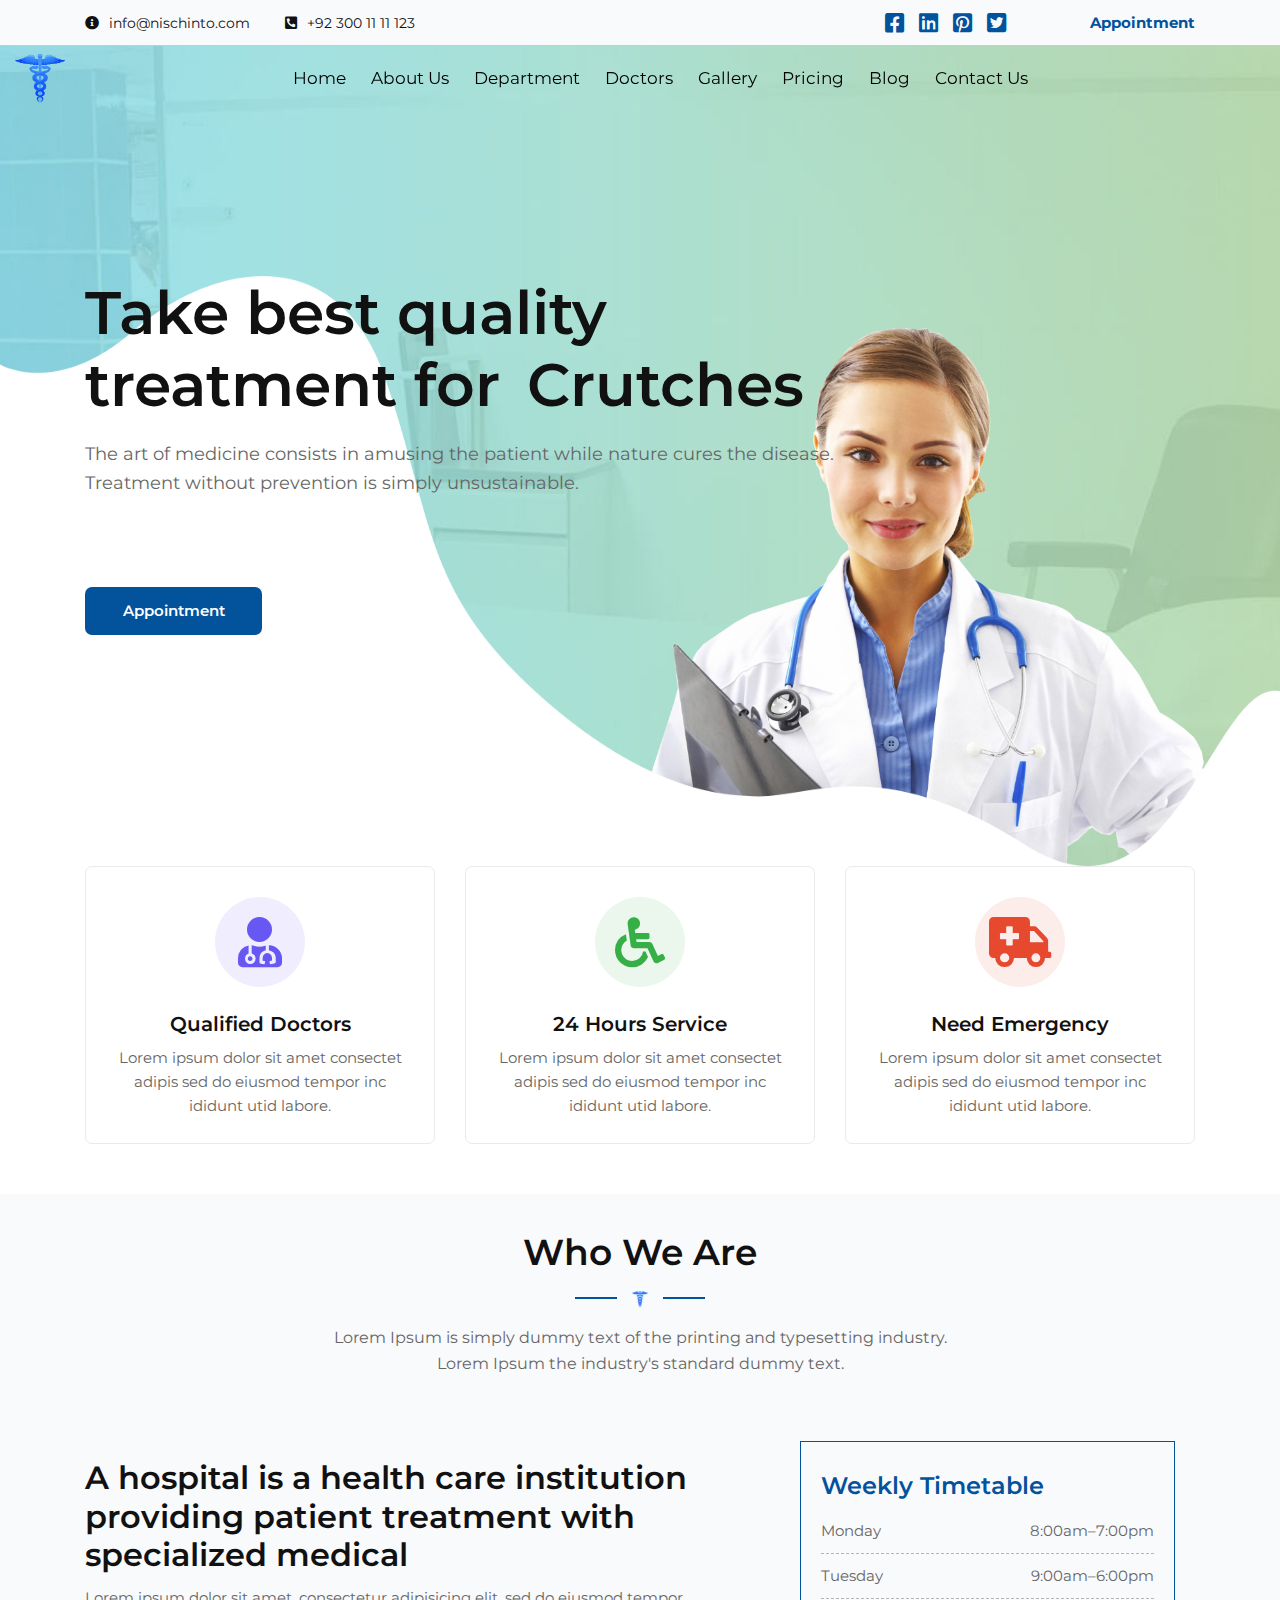
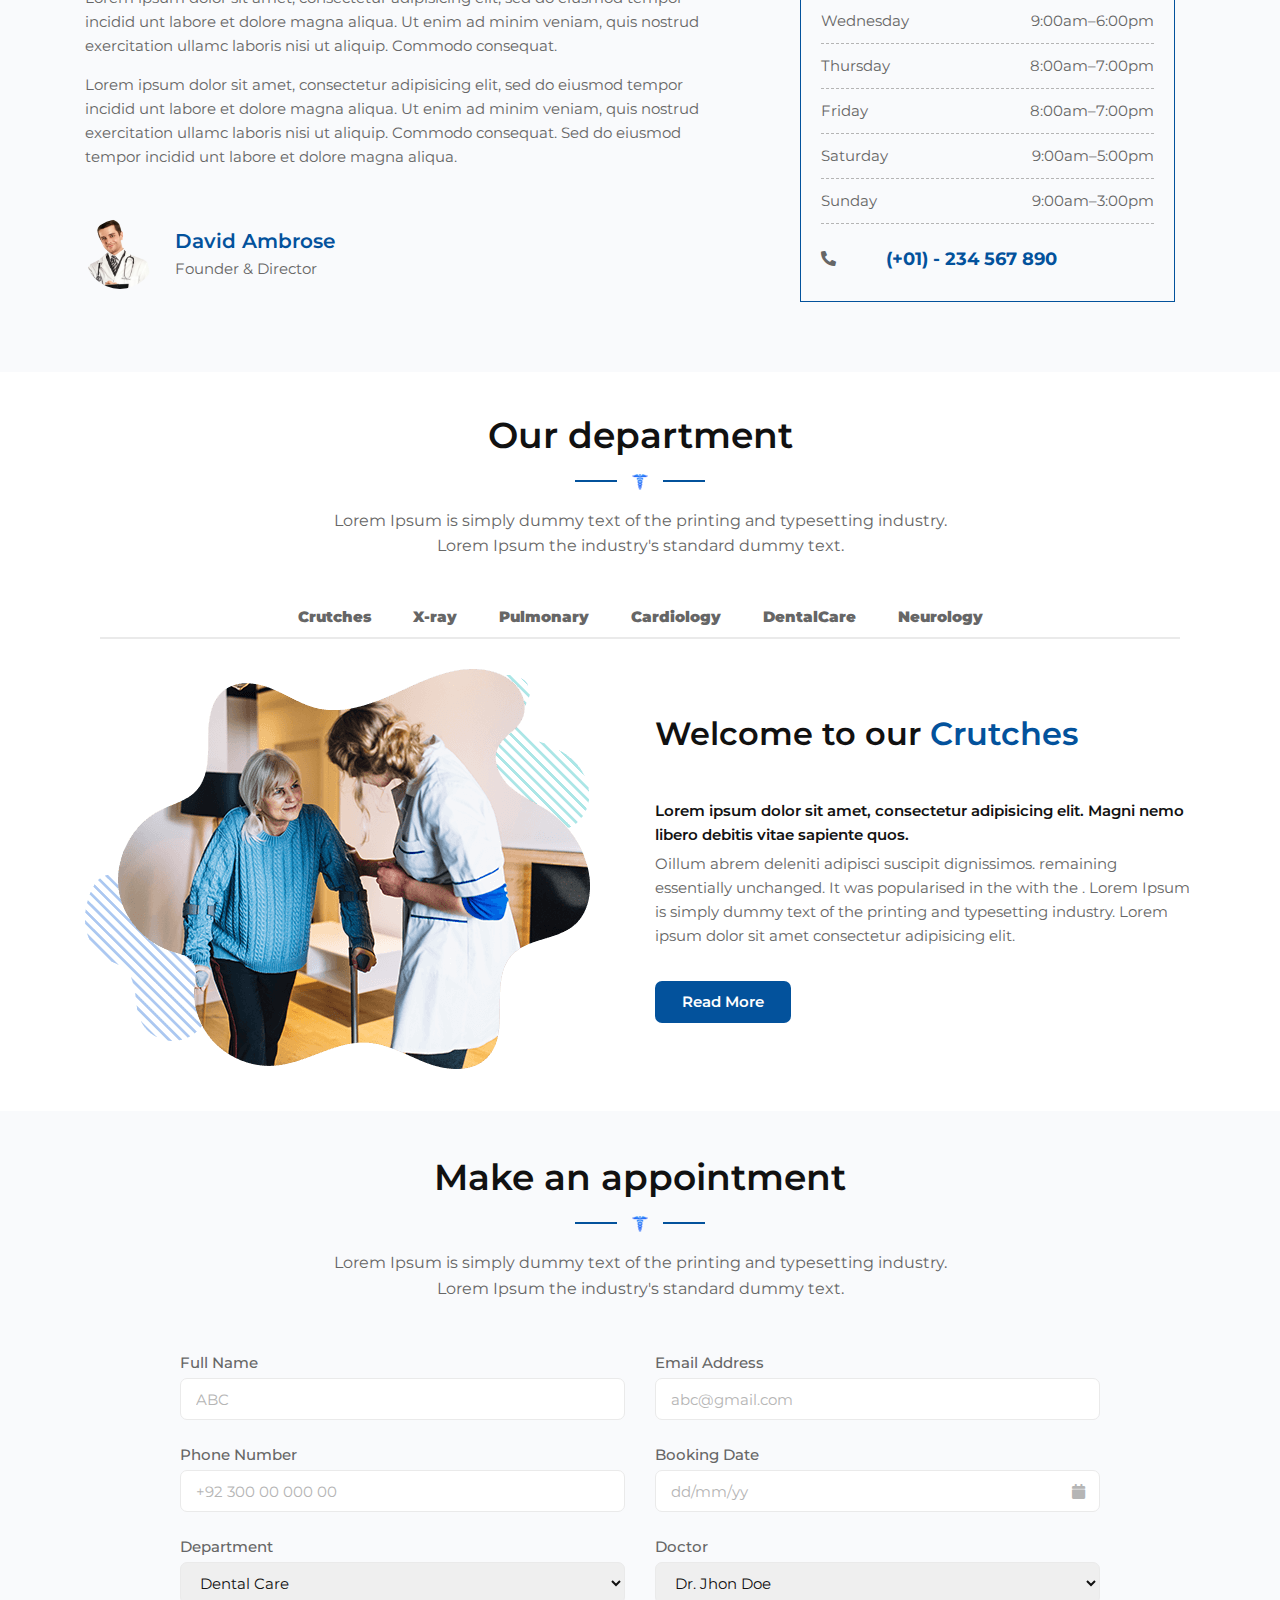
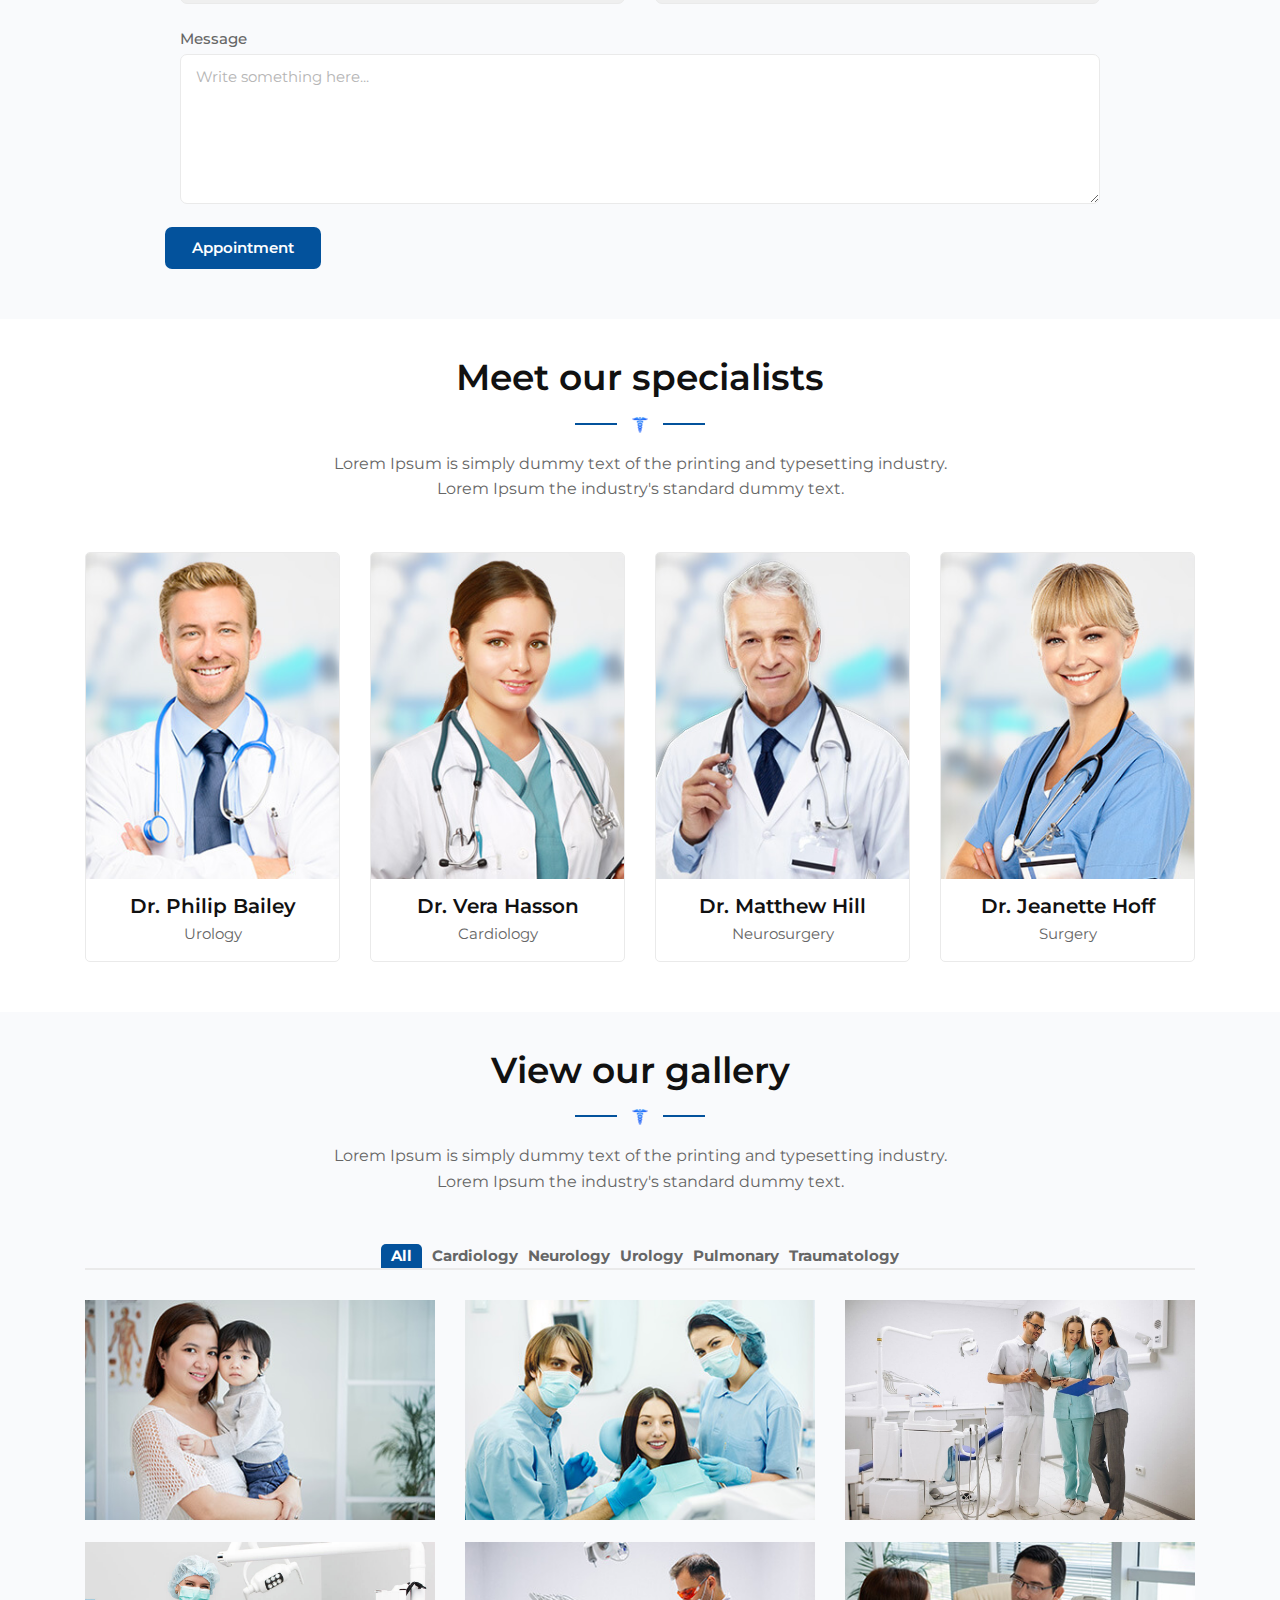
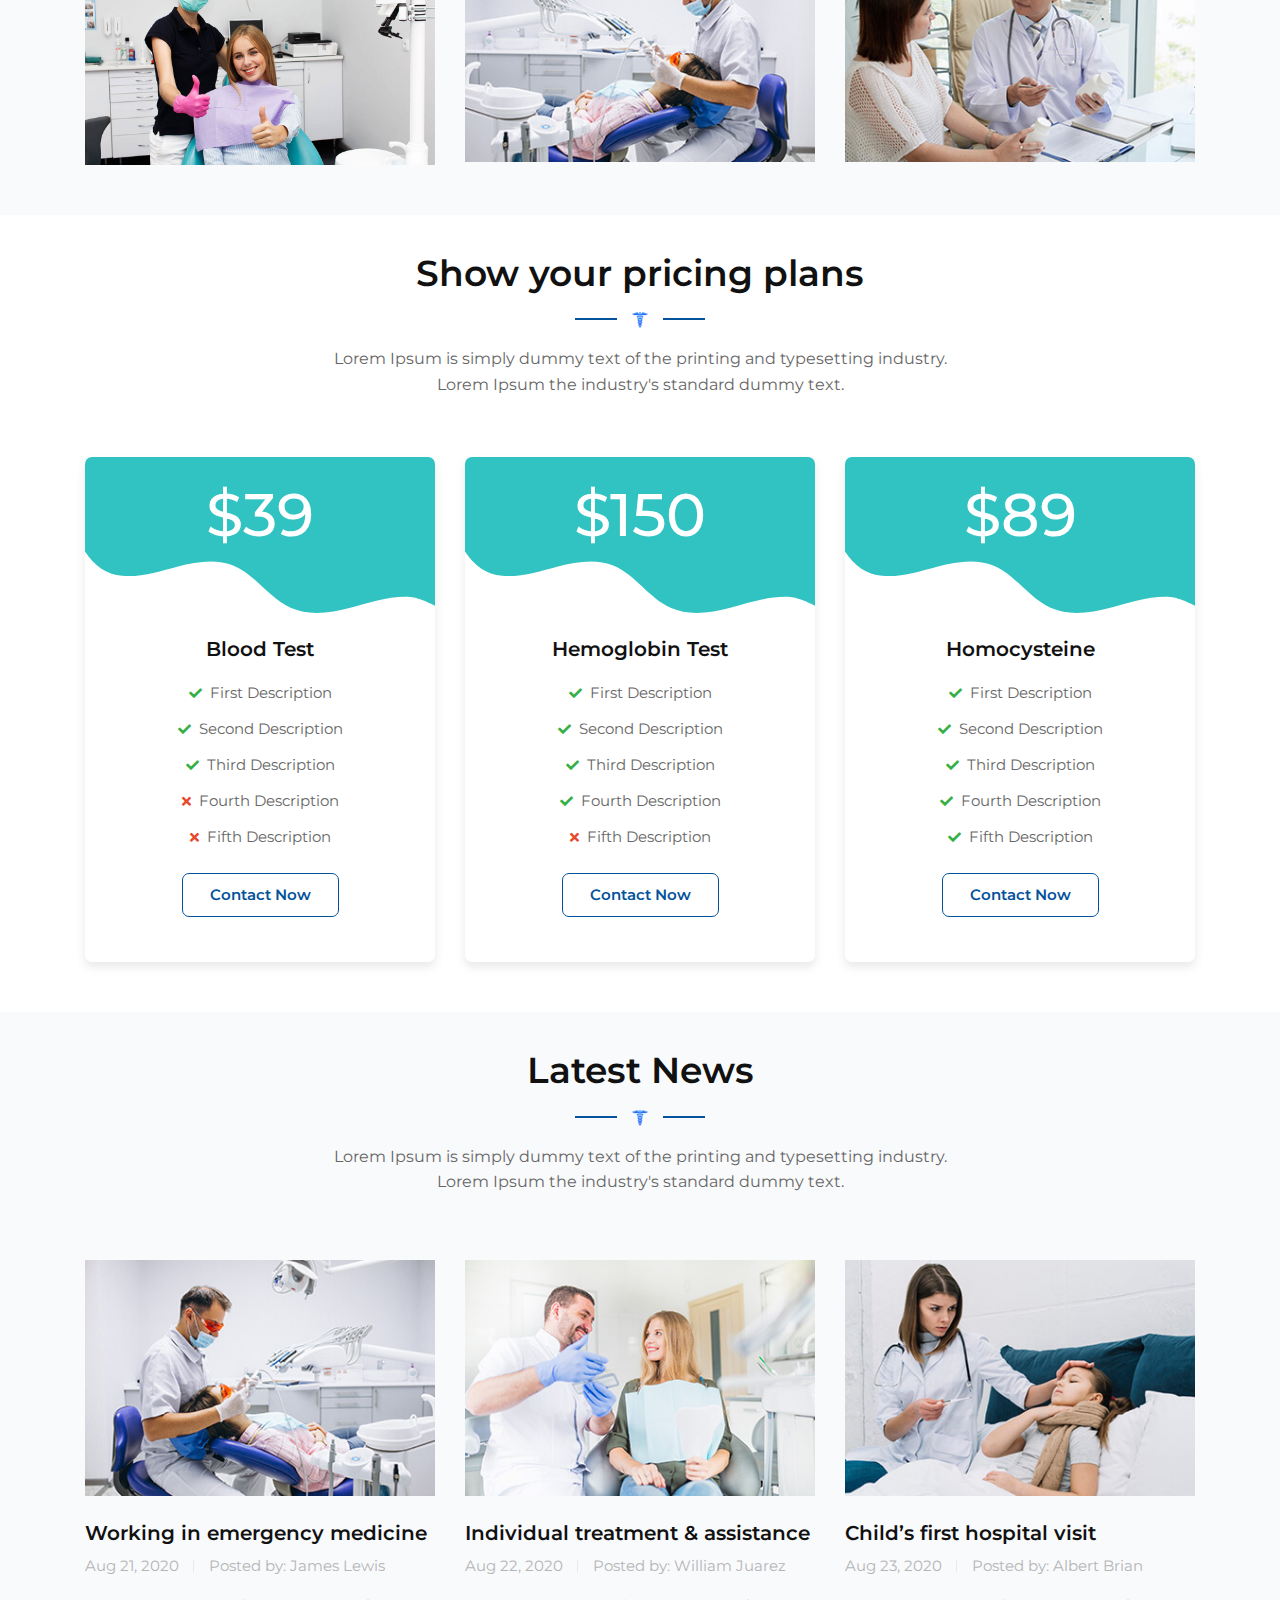
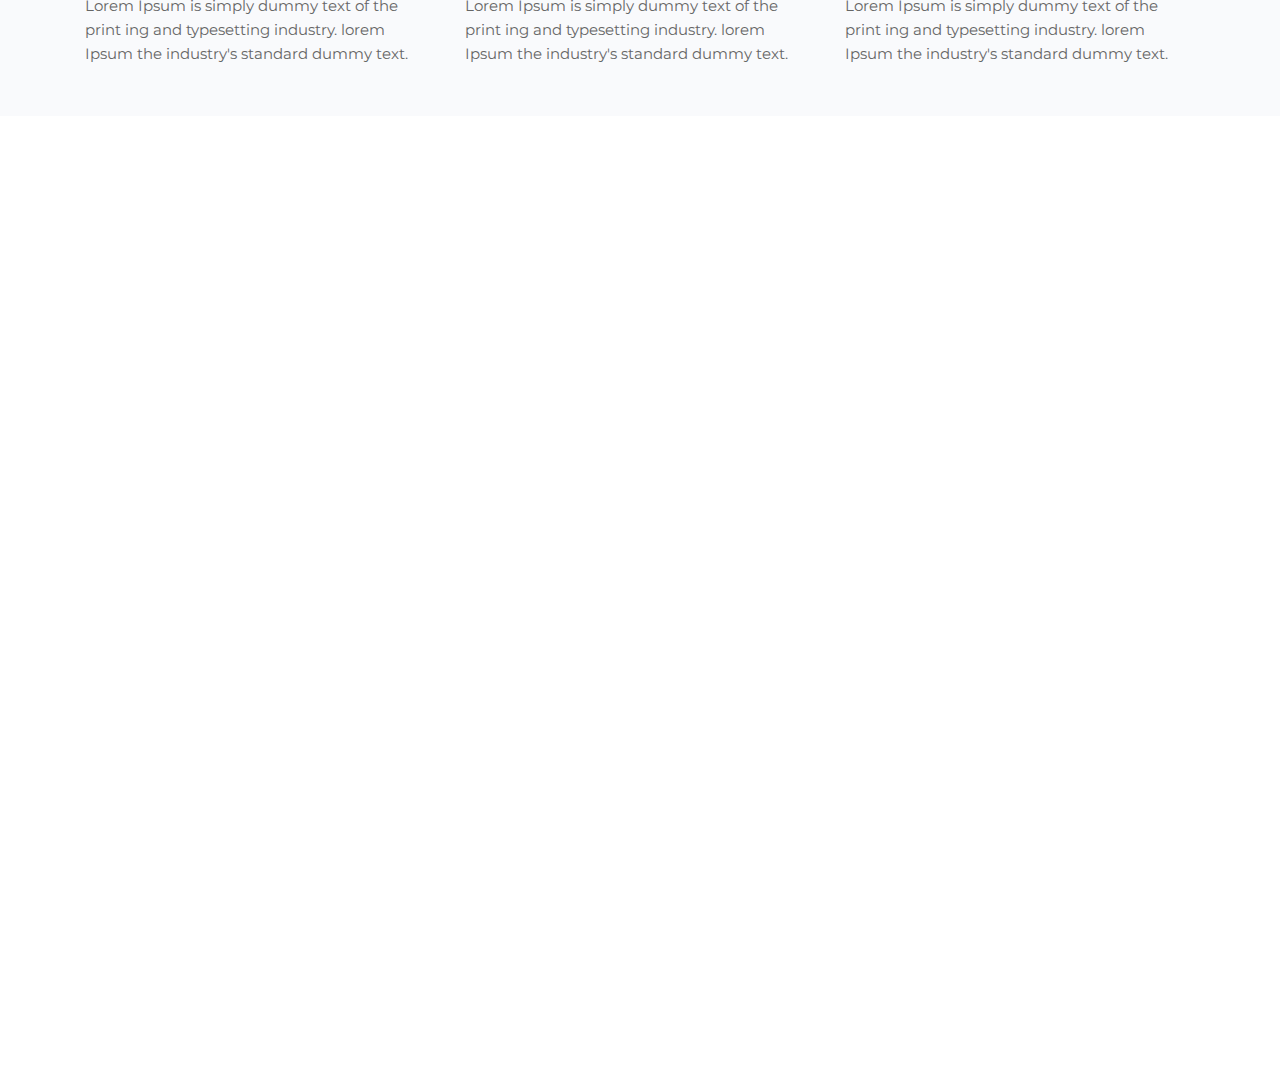
==== commit 91ef2381: "almostfinal" ====
--- a/index.html
+++ b/index.html
@@ -27,46 +27,75 @@
 
 
 
-  <div class="st-content" id="home">
+  
+    <div class="st-content" id="home">
+    <div class="st-gray-bg">
+        <div class="st-top-header">
+          <div class="container">
+            <div class="st-top-header-in">
+              <ul class="st-top-header-list">
+                <li>
+                  <i class="fas fa-info-circle"></i>
+                  <a href="#">info@nischinto.com</a>
+                </li>
+                <li>
+                  <i class="fas fa-phone-square-alt"></i>
+                  <a href="#">+92 300 11 11 123</a>
+                </li>
+              </ul>
+              <div class="st-hero-social-group plc">
+                <div class="container">
+                  <ul class="st-social-btn st-style1 st-mp0">
+                    <li><a href="#"><i class="fab fa-facebook-square"></i></a></li>
+                    <li><a href="#"><i class="fab fa-linkedin"></i></a></li>
+                    <li><a href="#"><i class="fab fa-pinterest-square"></i></a></li>
+                    <li><a href="#"><i class="fab fa-twitter-square"></i></a></li>
+                  </ul>
+                </div>
+              </div>
+              <a href="#appointment" class="st-top-header-btn st-smooth-move">Appointment</a>
+            </div>
+          </div>
+        </div>
+    </div>
   <div class="st-hero-wrap st-gray-bg st-dynamic-bg overflow-hidden st-fixed-bg">
     <header class="st-site-header st-style1 st-sticky-header">
-      <nav class="navbar navbar-expand-lg" id="mynavbar">
-          <div class="container">
-           <a class="navbar-brand pb-2" href="index.html"><img src="assets/images/logo.png" alt="logo" style="width: 60px;"></a>
-           <button class="navbar-toggler" type="button" data-toggle="collapse" data-target="#" aria-expanded="false" aria-label="Toggle navigation">
-               <span class="fas fa-bars color-white"></span>
-           </button>
-           <div class="collapse navbar-collapse">
-               <ul class="navbar-nav mx-auto">
-                   <li class="nav-item">
-                       <a class="nav-link" href="#home" data-toggle="" aria-haspopup="true" aria-expanded="false">Home</a>
-                   </li>
-                   <li class="nav-item ">
-                       <a class="nav-link" href="#about" data-toggle="" aria-haspopup="true" aria-expanded="false">About Us</a>
-                   </li>
-                   <li class="nav-item ">
-                       <a class="nav-link" href="#department" data-toggle="" aria-haspopup="true" aria-expanded="false">Department</a>
-                   </li>
-     
-                   <li class="nav-item ">
-                       <a class="nav-link" href="#doctors" data-toggle="" aria-haspopup="true" aria-expanded="false">Doctors</a>
-                   </li>
-                   <li class="nav-item">
-                       <a class="nav-link" href="#gallery" data-toggle="" aria-haspopup="true" aria-expanded="false">Gallery</a>
-                   </li>
-                   <li class="nav-item">
-                      <a class="nav-link" href="#price" data-toggle="" aria-haspopup="true" aria-expanded="false">Pricing</a>
-                  </li>
-                  <li class="nav-item">
-                      <a class="nav-link" href="#blog" data-toggle="" aria-haspopup="true" aria-expanded="false">Blog</a>
-                  </li>
-                  <li class="nav-item">
-                      <a class="nav-link" href="/contact.html" data-toggle="" aria-haspopup="true" aria-expanded="false">Contact Us</a>
-                  </li>
-               </ul>
-           </div>
-         </div>
-       </nav>
+      <nav class="navbar navbar-expand-lg navbar-light" id="mynavbar">
+        <img class="logo" src="./assets/images/logo.png" alt="logo">
+        <button class="navbar-toggler" type="button" data-toggle="collapse" data-target="#navbarSupportedContent" aria-controls="navbarSupportedContent" aria-expanded="false" aria-label="Toggle navigation">
+          <span class="navbar-toggler-icon"></span>
+        </button>
+      
+        <div class="collapse navbar-collapse" id="navbarSupportedContent">
+          <ul class="navbar-nav mx-auto">
+            <li class="nav-item">
+                <a class="nav-link" href="#home" data-toggle="" aria-haspopup="true" aria-expanded="false">Home</a>
+            </li>
+            <li class="nav-item ">
+                <a class="nav-link" href="#about" data-toggle="" aria-haspopup="true" aria-expanded="false">About Us</a>
+            </li>
+            <li class="nav-item ">
+                <a class="nav-link" href="#department" data-toggle="" aria-haspopup="true" aria-expanded="false">Department</a>
+            </li>
+
+            <li class="nav-item ">
+                <a class="nav-link" href="#doctors" data-toggle="" aria-haspopup="true" aria-expanded="false">Doctors</a>
+            </li>
+            <li class="nav-item">
+                <a class="nav-link" href="#gallery" data-toggle="" aria-haspopup="true" aria-expanded="false">Gallery</a>
+            </li>
+            <li class="nav-item">
+               <a class="nav-link" href="#price" data-toggle="" aria-haspopup="true" aria-expanded="false">Pricing</a>
+           </li>
+           <li class="nav-item">
+               <a class="nav-link" href="#blog" data-toggle="" aria-haspopup="true" aria-expanded="false">Blog</a>
+           </li>
+           <li class="nav-item">
+               <a class="nav-link" href="/nischinto/contact.html" data-toggle="" aria-haspopup="true" aria-expanded="false">Contact Us</a>
+           </li>
+        </ul>
+        </div>
+      </nav>
     </header>
     <div class="st-hero st-style1">
       <div class="container">
@@ -85,16 +114,6 @@
           </div>
         </div>
       </div>
-      <!-- <div class="st-hero-social-group">
-        <div class="container">
-          <ul class="st-social-btn st-style1 st-mp0">
-            <li><a href="#"><i class="fab fa-facebook-square"></i></a></li>
-            <li><a href="#"><i class="fab fa-linkedin"></i></a></li>
-            <li><a href="#"><i class="fab fa-pinterest-square"></i></a></li>
-            <li><a href="#"><i class="fab fa-twitter-square"></i></a></li>
-          </ul>
-        </div>
-      </div> -->
     </div>
     <div class="st-slider st-style1 st-hero-slider1">
       <div class="slick-container" data-autoplay="1" data-loop="1" data-speed="800" data-autoplay-timeout="1000"
@@ -770,7 +789,7 @@
                       <li><i class="fas fa-times"></i>Fifth Description</li>
                     </ul>
                     <div class="st-pricing-btn">
-                      <a href="/contact.html" class="st-btn st-style2 st-color1 st-size-medium">Contact Now</a>
+                      <a href="/nischinto/contact.html" class="st-btn st-style2 st-color1 st-size-medium">Contact Now</a>
                     </div>
                     <div class="mb-5"></div>
                   </div>
@@ -792,7 +811,7 @@
                       <li><i class="fas fa-times"></i>Fifth Description</li>
                     </ul>
                     <div class="st-pricing-btn">
-                      <a href="/contact.html" class="st-btn st-style2 st-color1 st-size-medium">Contact Now</a>
+                      <a href="/nischinto/contact.html" class="st-btn st-style2 st-color1 st-size-medium">Contact Now</a>
                     </div>
                     <div class="mb-5"></div>
                   </div>
@@ -814,7 +833,7 @@
                       <li><i class="fas fa-check"></i>Fifth Description</li>
                     </ul>
                     <div class="st-pricing-btn">
-                      <a href="/contact.html" class="st-btn st-style2 st-color1 st-size-medium">Contact Now</a>
+                      <a href="/nischinto/contact.html" class="st-btn st-style2 st-color1 st-size-medium">Contact Now</a>
                     </div>
                     <div class="mb-5"></div>
                   </div>
@@ -973,9 +992,9 @@
               <h2 class="st-footer-widget-title">Contacts</h2>
               <ul class="st-footer-contact-list st-mp0">
                 <li><span class="st-footer-contact-title">Address:</span> 1223 Fulton Street San Diego CA 941-23 USA
-                </li>
-                <a href="mailto:abc@gmail.com"><span class="st-footer-contact-title"><b>Email:&nbsp;&nbsp;&nbsp;&nbsp;&nbsp;&nbsp;</b></span> abc@gmail.com</a>
-                <a href="tel:+92 300 11 23 444"><span><b>Phone:</b>&nbsp;&nbsp;&nbsp;&nbsp;&nbsp;&nbsp;&nbsp;</span>+92 300 11 23 444</a>
+                </li><br>
+                <a href="mailto:abc@gmail.com"><span class="st-footer-contact-title"><b>Email:&nbsp;&nbsp;&nbsp;&nbsp;&nbsp;&nbsp;</b></span> abc@gmail.com</a><br>
+                <a href="tel:+92 300 11 23 444"><span><b>Phone:</b>&nbsp;&nbsp;&nbsp;&nbsp;&nbsp;&nbsp;&nbsp;</span>+92 300 11 23 444</a><br>
                 <a href="tel:053 1111111"><span class="plm"></span>053 11 11 111</a>
               </ul>
             </div>
--- a/assets/css/style.css
+++ b/assets/css/style.css
@@ -22,23 +22,26 @@
   font-weight: 600;
   line-height: 1.2em; }
 
+  .headercolor{
+    background-color: rgb(192, 192, 192);
+  }
 h1 {
-  font-size: 40px; }
+  font-size: 45px; }
 
 h2 {
-  font-size: 34px; }
+  font-size: 39px; }
 
 h3 {
-  font-size: 26px; }
+  font-size: 31px; }
 
 h4 {
-  font-size: 22px; }
+  font-size: 27px; }
 
 h5 {
-  font-size: 18px; }
+  font-size: 23px; }
 
 h6 {
-  font-size: 15px; }
+  font-size: 20px; }
 
 p {
   margin-bottom: 12px; }
@@ -68,12 +71,10 @@
   border: 0;
   max-width: 100%;
   height: auto; }
-.st-hero-social-group{
-  background-image: url(../images/background1.jpg);
-  background-position: center;
-  background-size: cover;
-  background-repeat: no-repeat;
-}
+
+  .logo{
+    width: 50px;
+  }
 a {
   color: inherit;
   -webkit-transition: all 0.3s ease;
@@ -145,7 +146,9 @@
   
 }
 
-
+.plc{
+  padding-left: 400px;
+}
 
  
 @media screen and (max-width: 991px) {
@@ -193,7 +196,9 @@
   bottom: 0;
   left: 0;
   overflow: hidden; }
-
+.top_header{
+  background-color: white !important;
+}
 .st-gray-bg {
   background-color: #f9fafc; }
 
@@ -986,7 +991,6 @@
   position: fixed;
   z-index: 200;
   width: 100%;
-  top: 0;
   left: 0; }
 
 .st-site-branding {
@@ -5099,11 +5103,8 @@
 .navbar-brand img{
   width: 100%;
 }
-.nav-colored{
-  background-color: var(--red)!important;
-}
 .navbar-toggler{
-  border-color: var(--white)!important;
+  border-color: var(--black)!important;
 }
 .navbar{
   z-index: 10;
@@ -5129,20 +5130,20 @@
   background-color: transparent;
 }
 .navbar-nav .nav-link{
-  color: var(--white)!important;
+  color: var(--black)!important;
 }
 .navbar-toggler{
   outline: none!important;
 } 
 .nav-btn .btn{
-  background-color: var(--white);
-  border-color: var(--white);
+  background-color: var(--black);
+  border-color: var(--black);
   color: var(--red);
 }
 .nav-btn .btn:hover{
-  background-color: #ff787c;
+  background-color: transparent;
   border-color: #ff787c;
-  color: var(--white);
+  color: var(--black);
 }
 
 .nav-btn{
@@ -5152,4 +5153,8 @@
 }
 .pl{
   text-align: right;
-}+}
+
+
+
+
